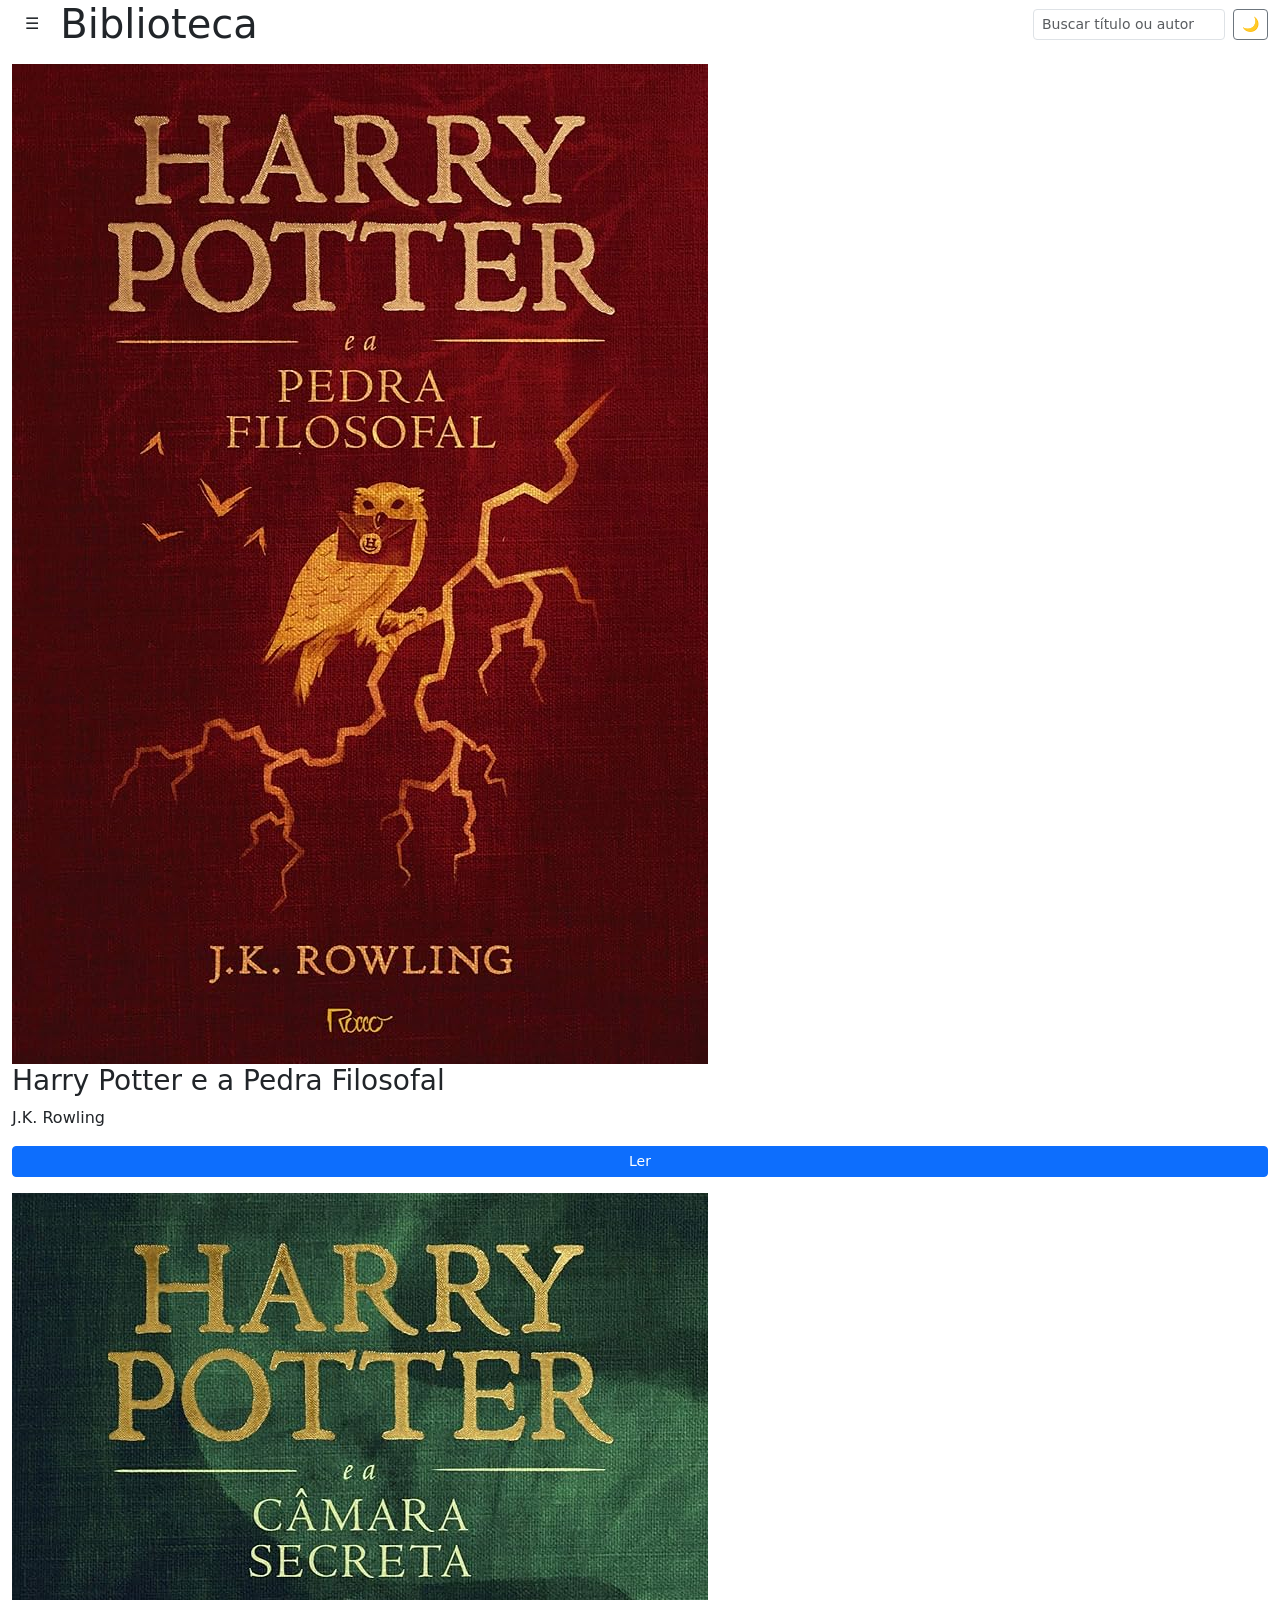
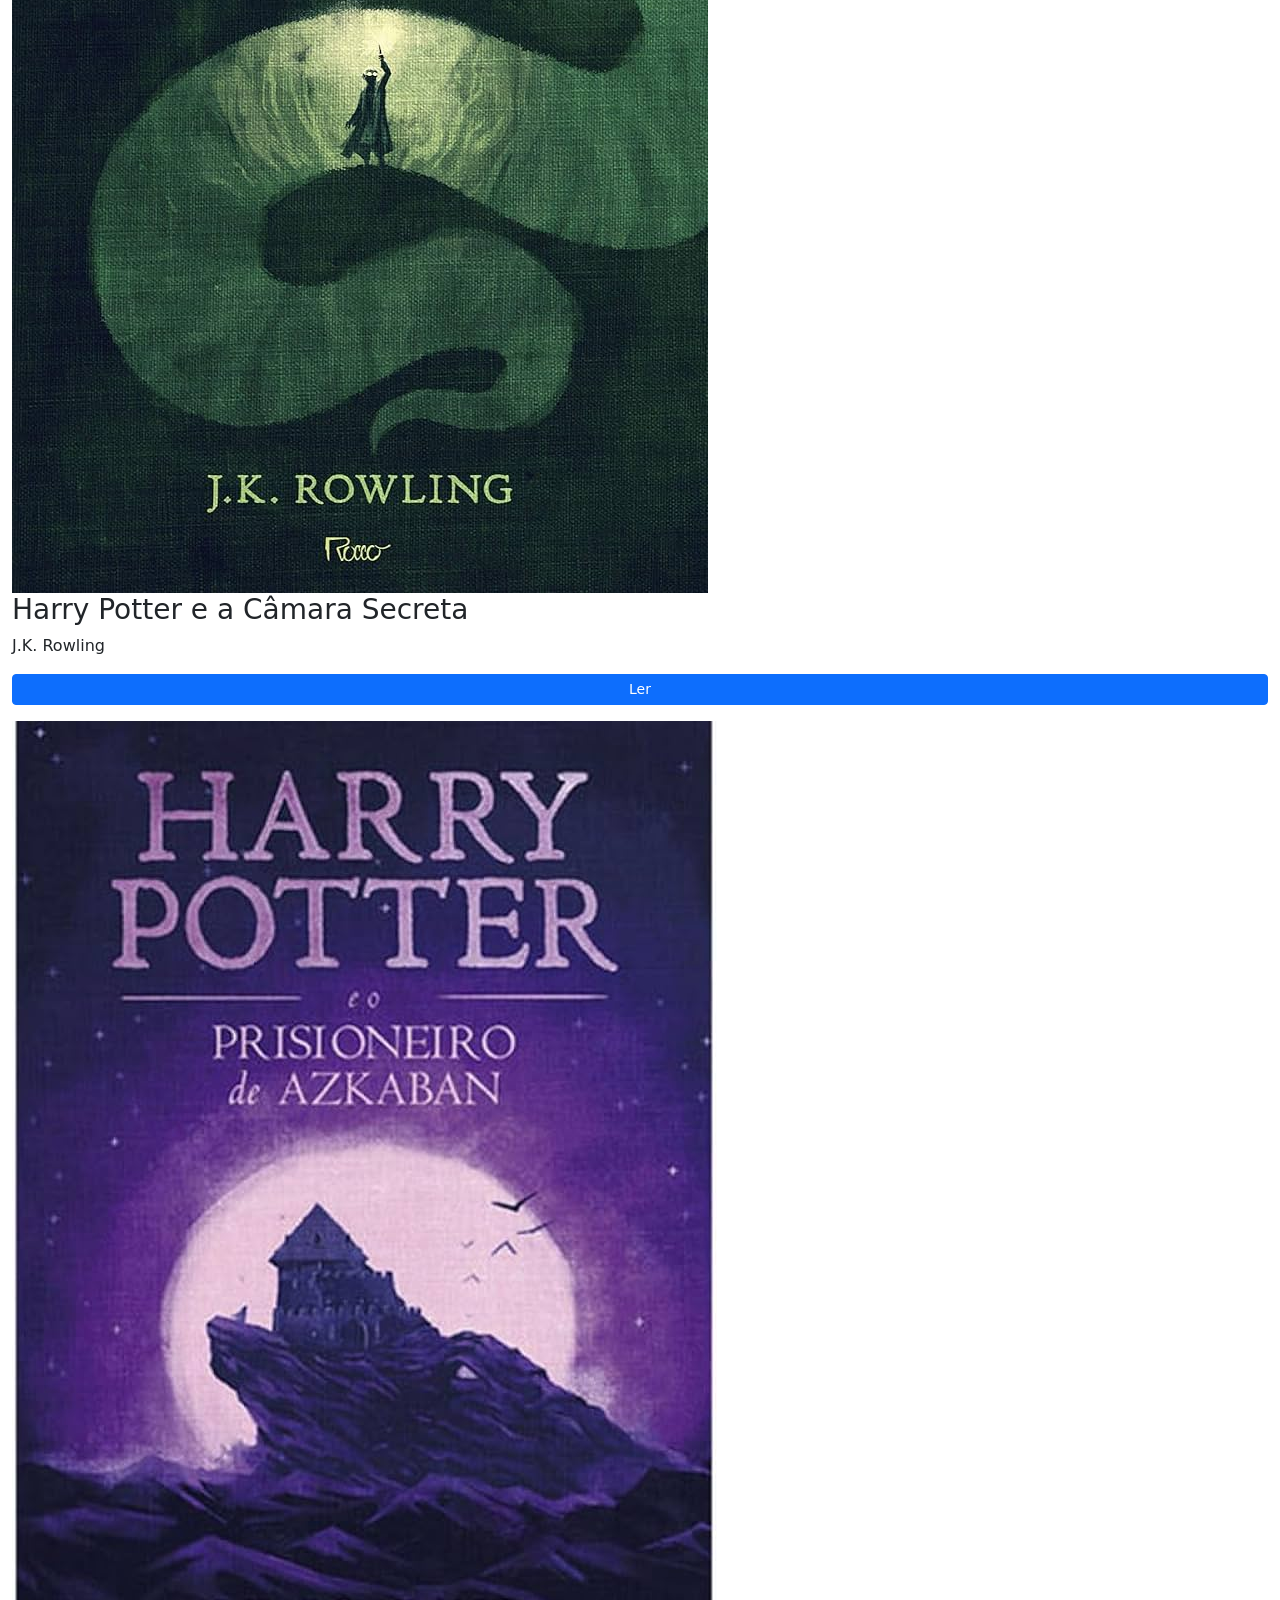
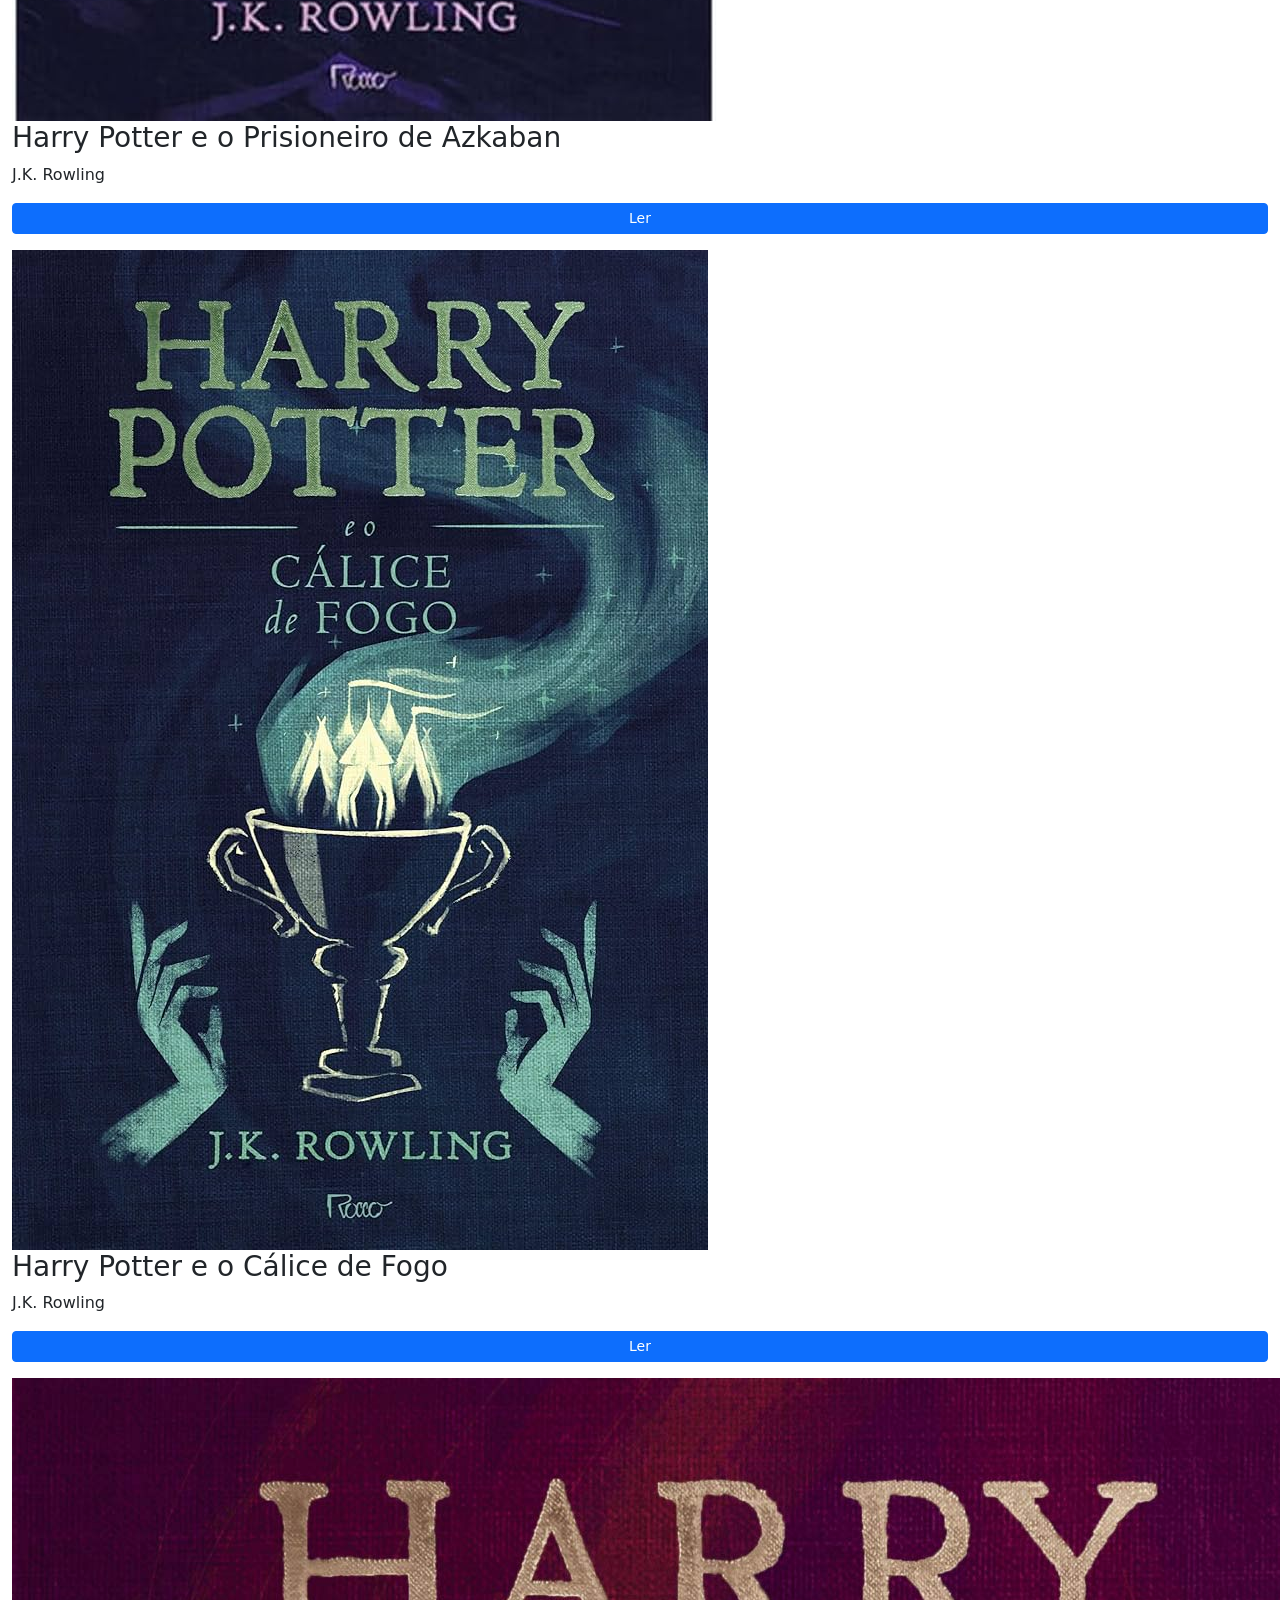
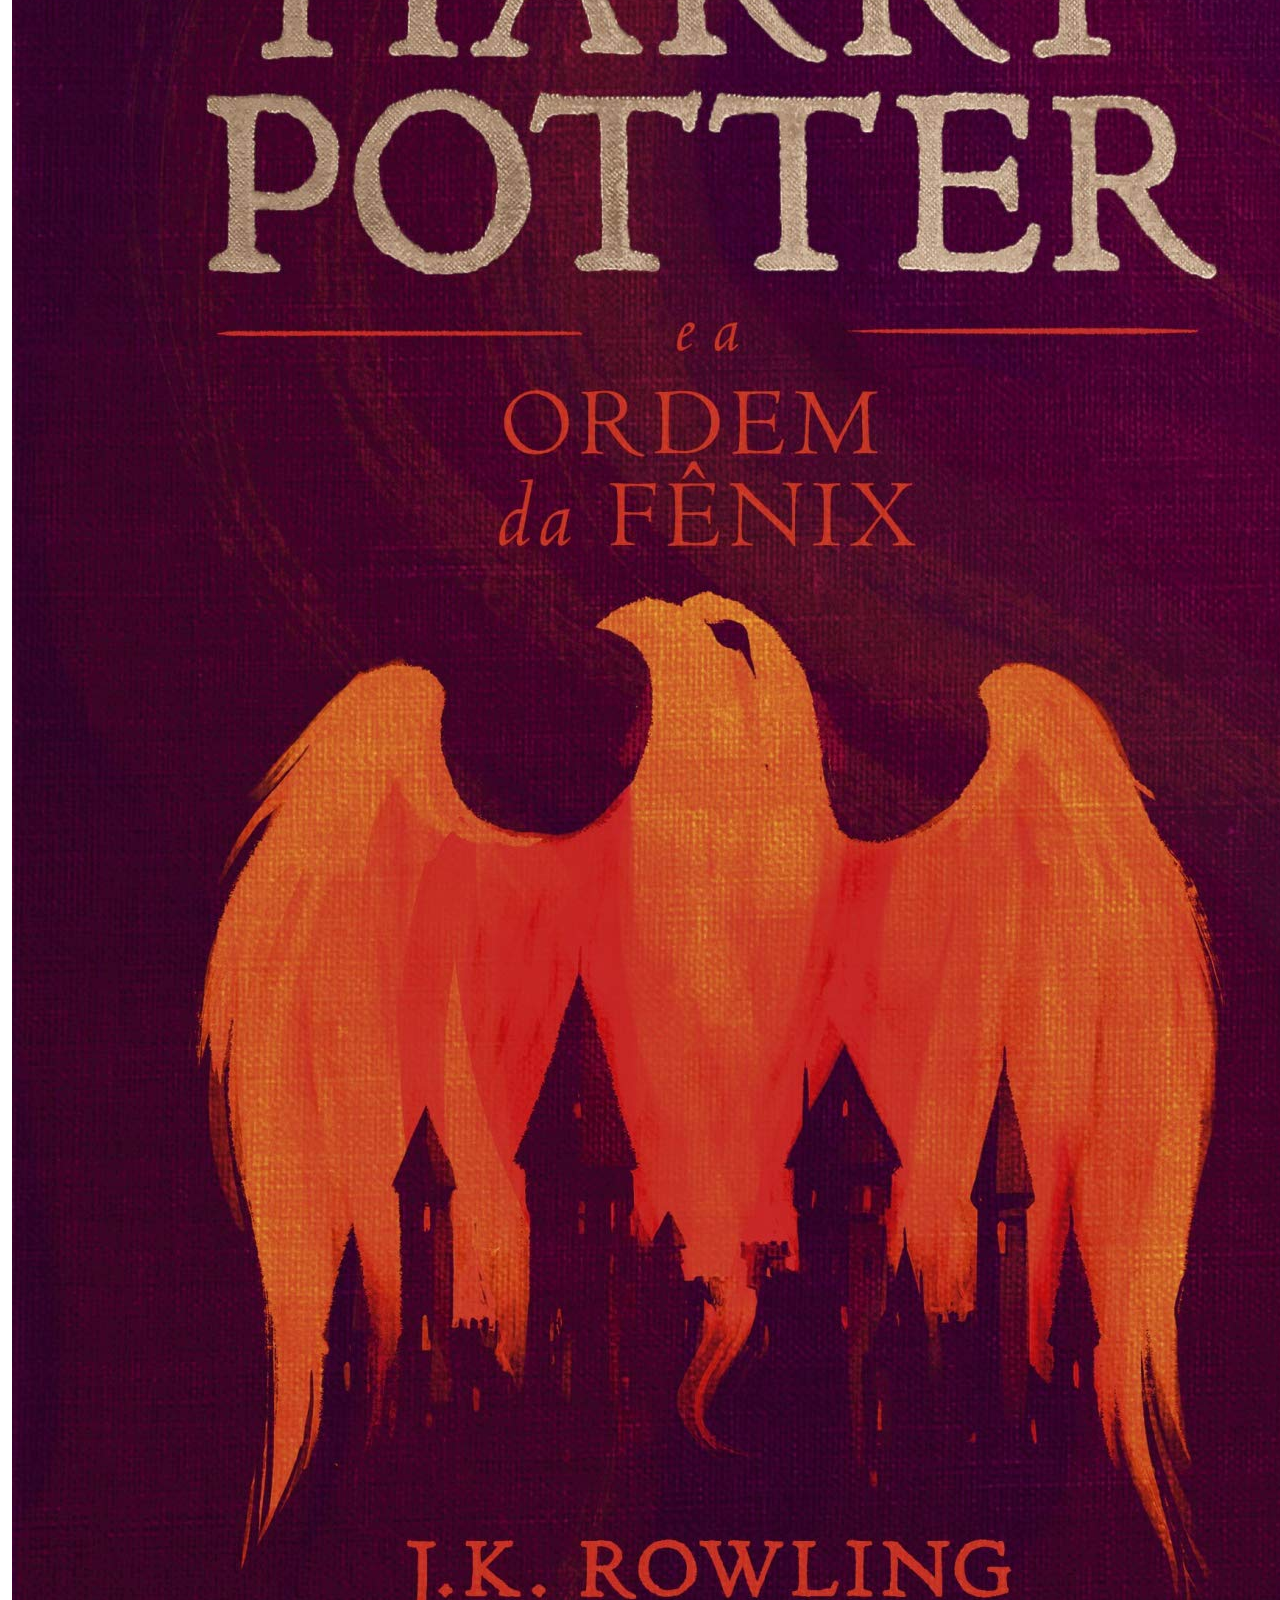
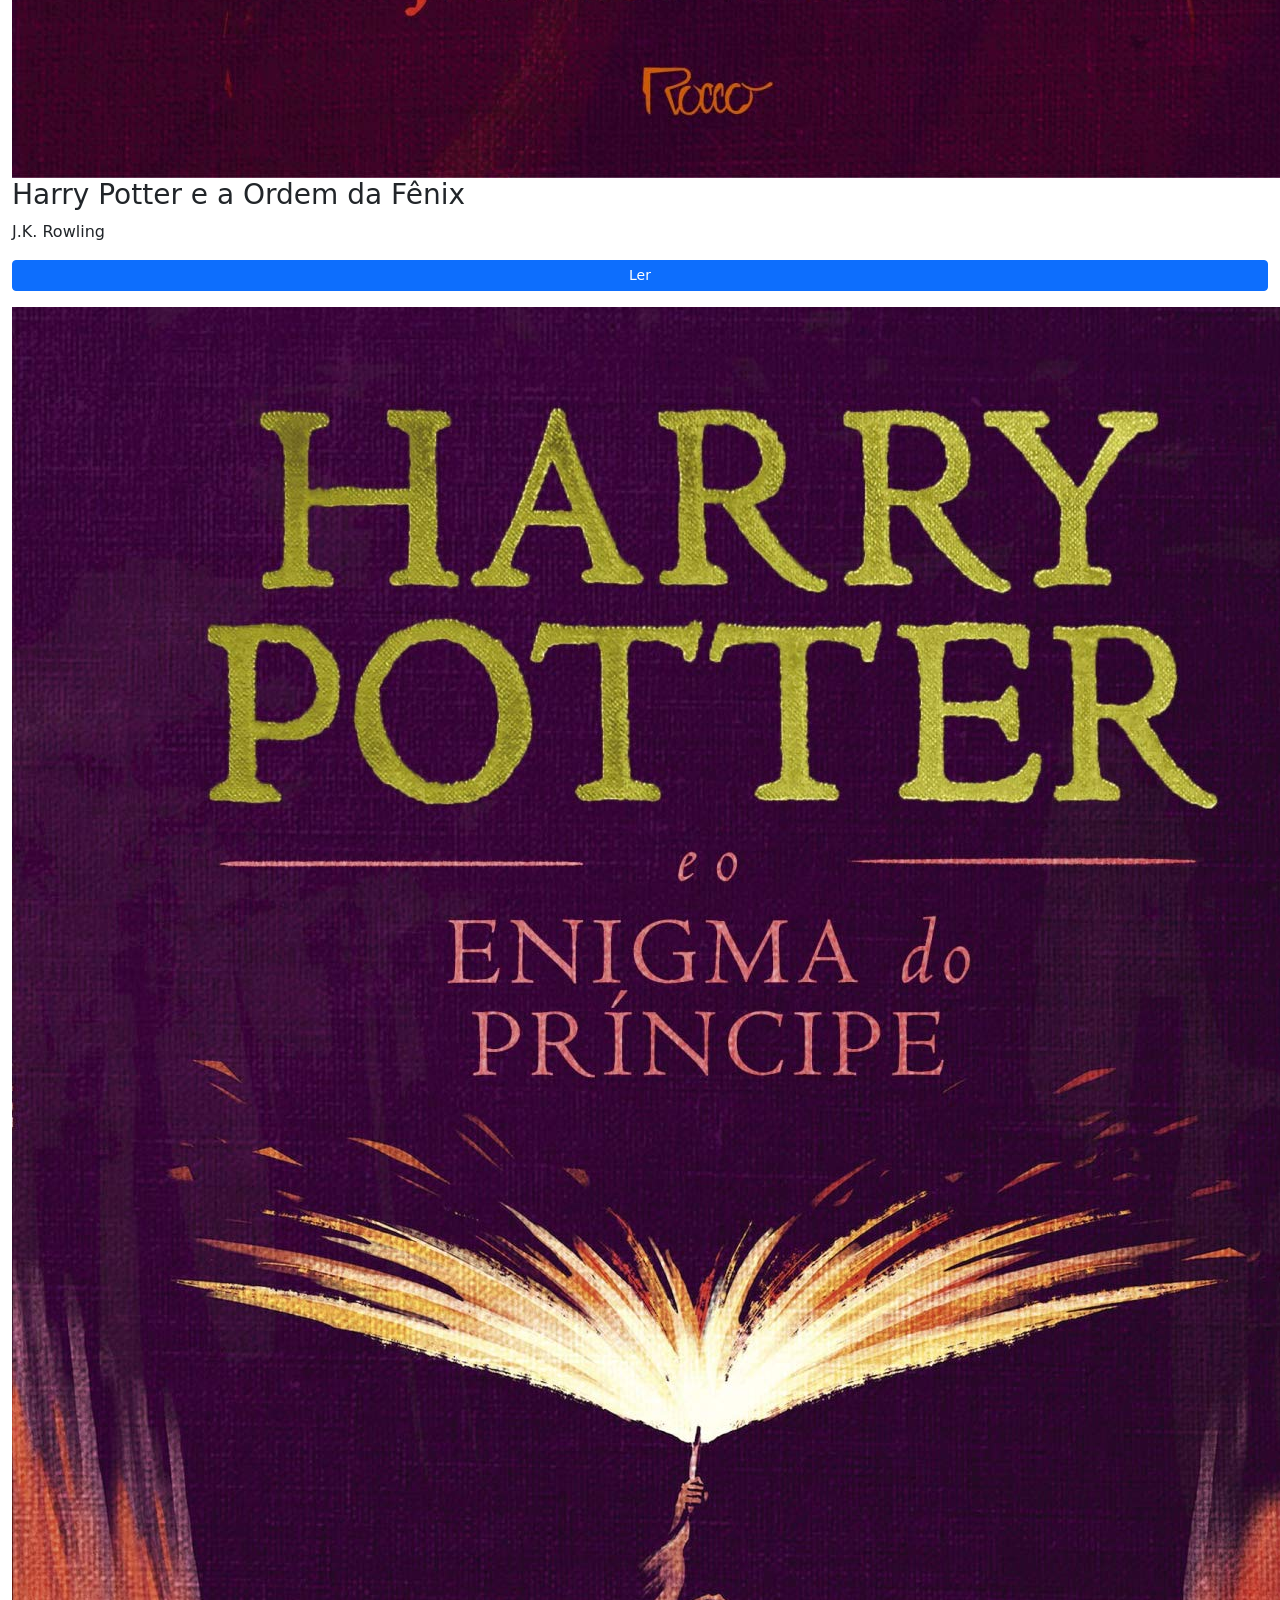
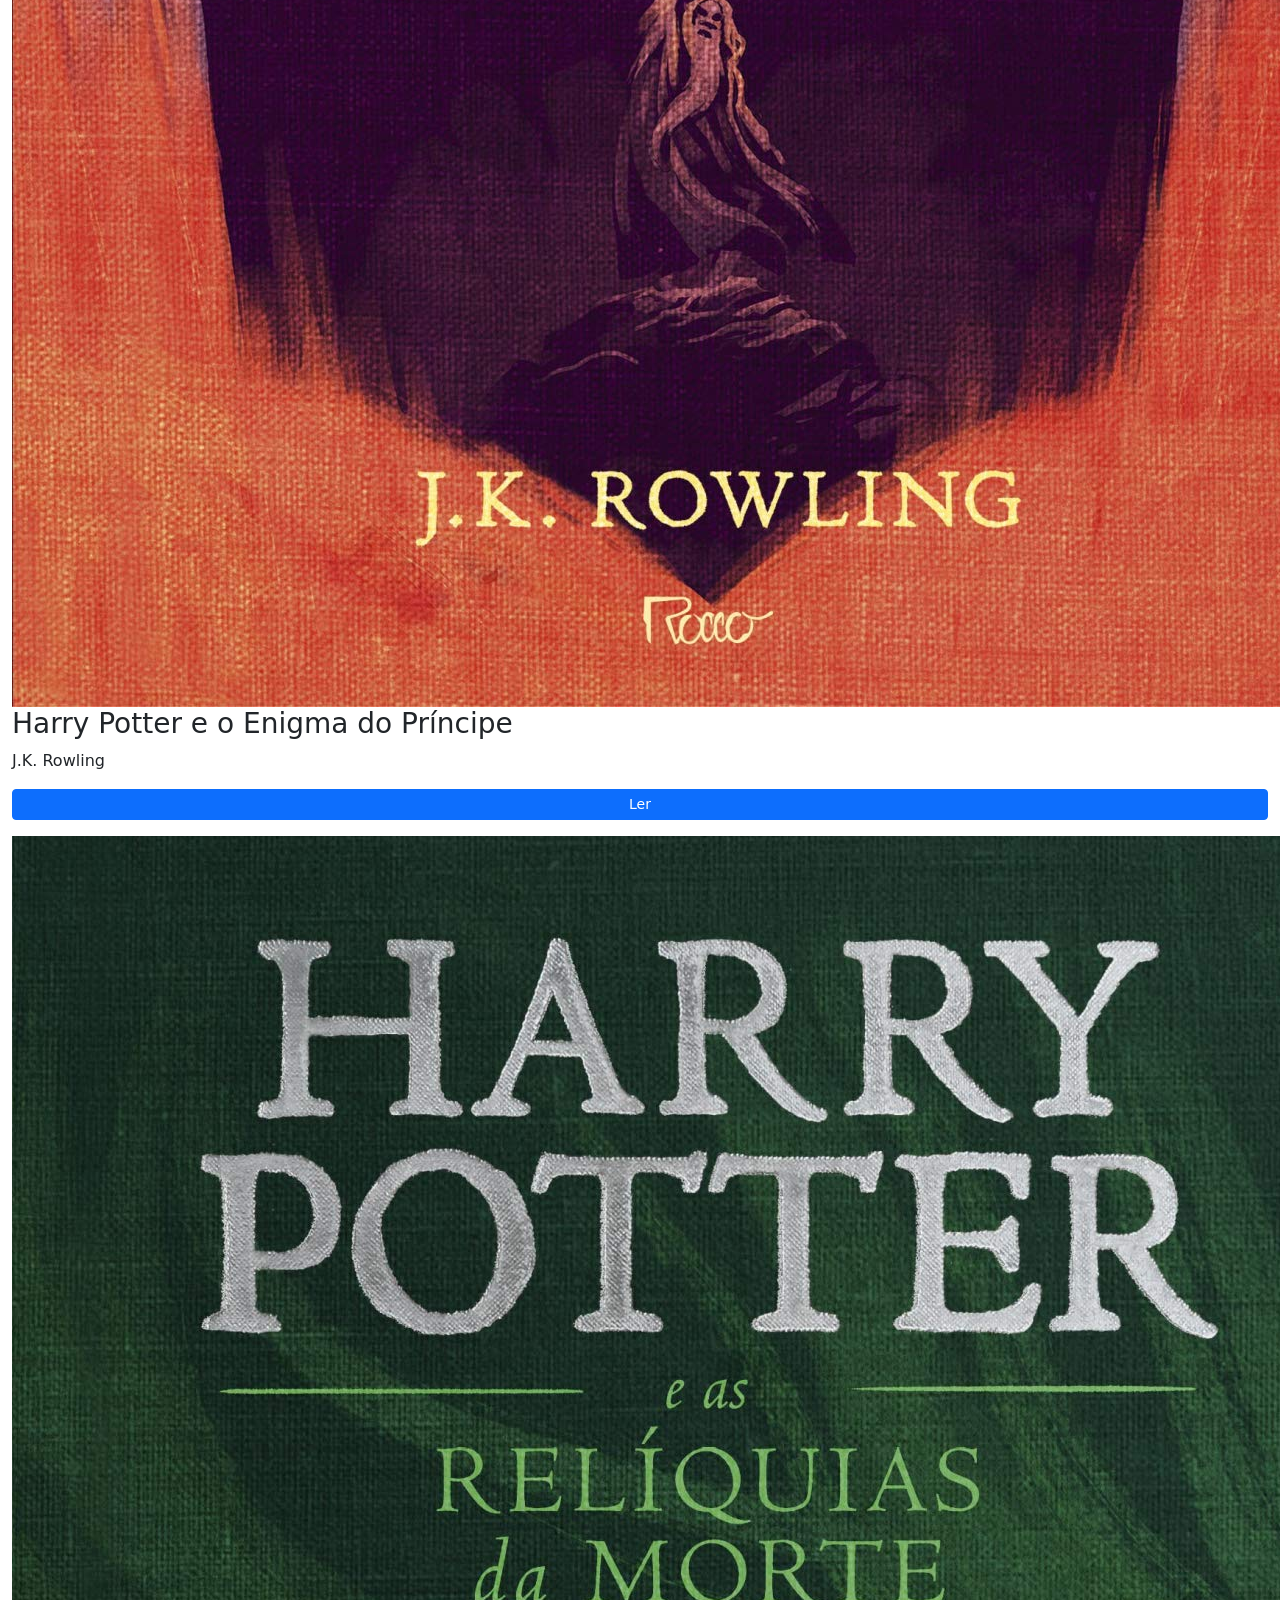
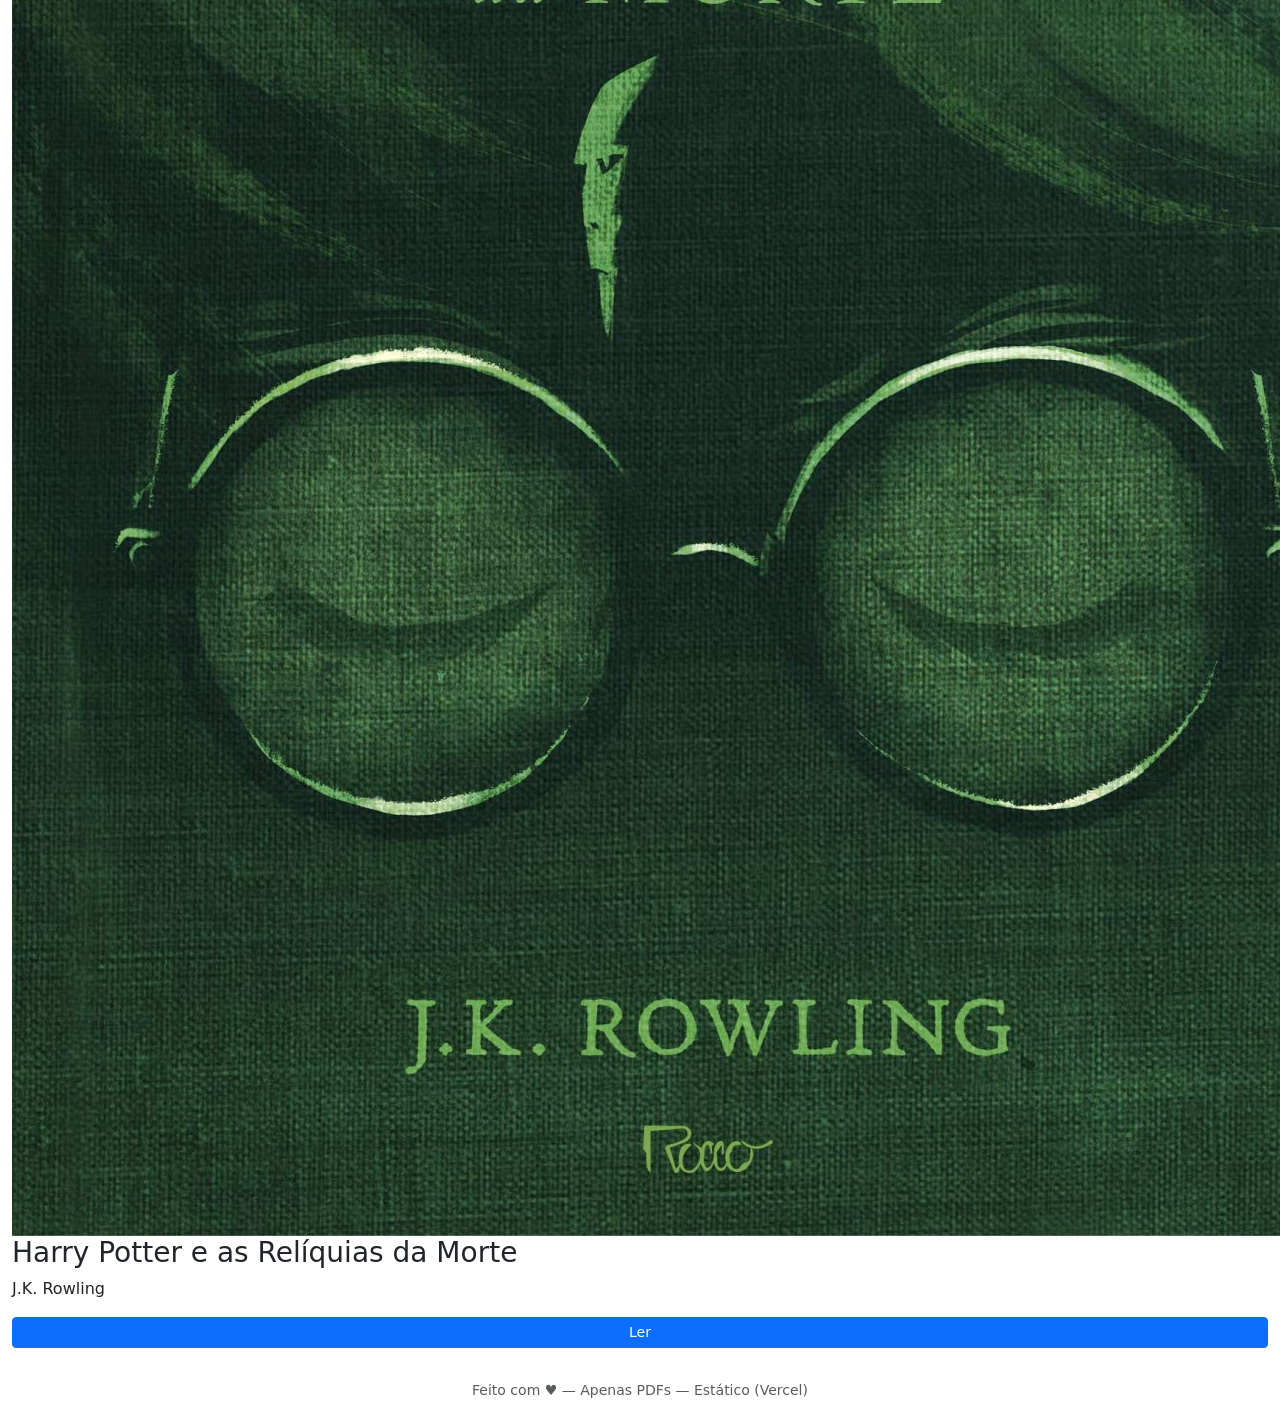
==== index.html @ c773cdc9 "Melhorias visuais" ====
<!doctype html>
<html lang="pt-BR">
<head>
  <meta charset="utf-8" />
  <meta name="viewport" content="width=device-width, initial-scale=1, viewport-fit=cover" />
  <title>Biblioteca — PDFs</title>

  <!-- Fonte minimalista -->
  <link href="https://fonts.googleapis.com/css2?family=Inter:wght@300;400;600&display=swap" rel="stylesheet">

  <!-- Bootstrap (utilities only) -->
  <link href="https://cdn.jsdelivr.net/npm/bootstrap@5.3.2/dist/css/bootstrap.min.css" rel="stylesheet">

  <!-- Estilos principais -->
  <link rel="stylesheet" href="/assets/css/styles.css">
</head>
<body class="index-body">

<header class="topbar">
  <div class="container-fluid d-flex align-items-center gap-2">
    <div class="d-flex align-items-center gap-2">
      <button id="menuBtn" class="btn btn-ghost" aria-label="Menu">☰</button>
      <h1 class="title mb-0">Biblioteca</h1>
    </div>

    <div class="ms-auto d-flex align-items-center gap-2">
      <input id="searchInput" class="form-control form-control-sm search" type="search" placeholder="Buscar título ou autor" aria-label="Buscar livros">
      <button id="toggleDarkIndex" class="btn btn-outline-secondary btn-sm" aria-pressed="false" aria-label="Alternar modo escuro">🌙</button>
    </div>
  </div>
</header>

<main class="container-fluid py-3">
  <section id="booksGrid" class="row g-3" aria-live="polite"></section>

  <div id="noResults" class="text-center text-muted mt-4 d-none">Nenhum livro encontrado.</div>
</main>

<footer class="footer text-center py-3 small text-muted">
  Feito com ♥ — Apenas PDFs — Estático (Vercel)
</footer>

<script src="/assets/js/app.js"></script>
</body>
</html>
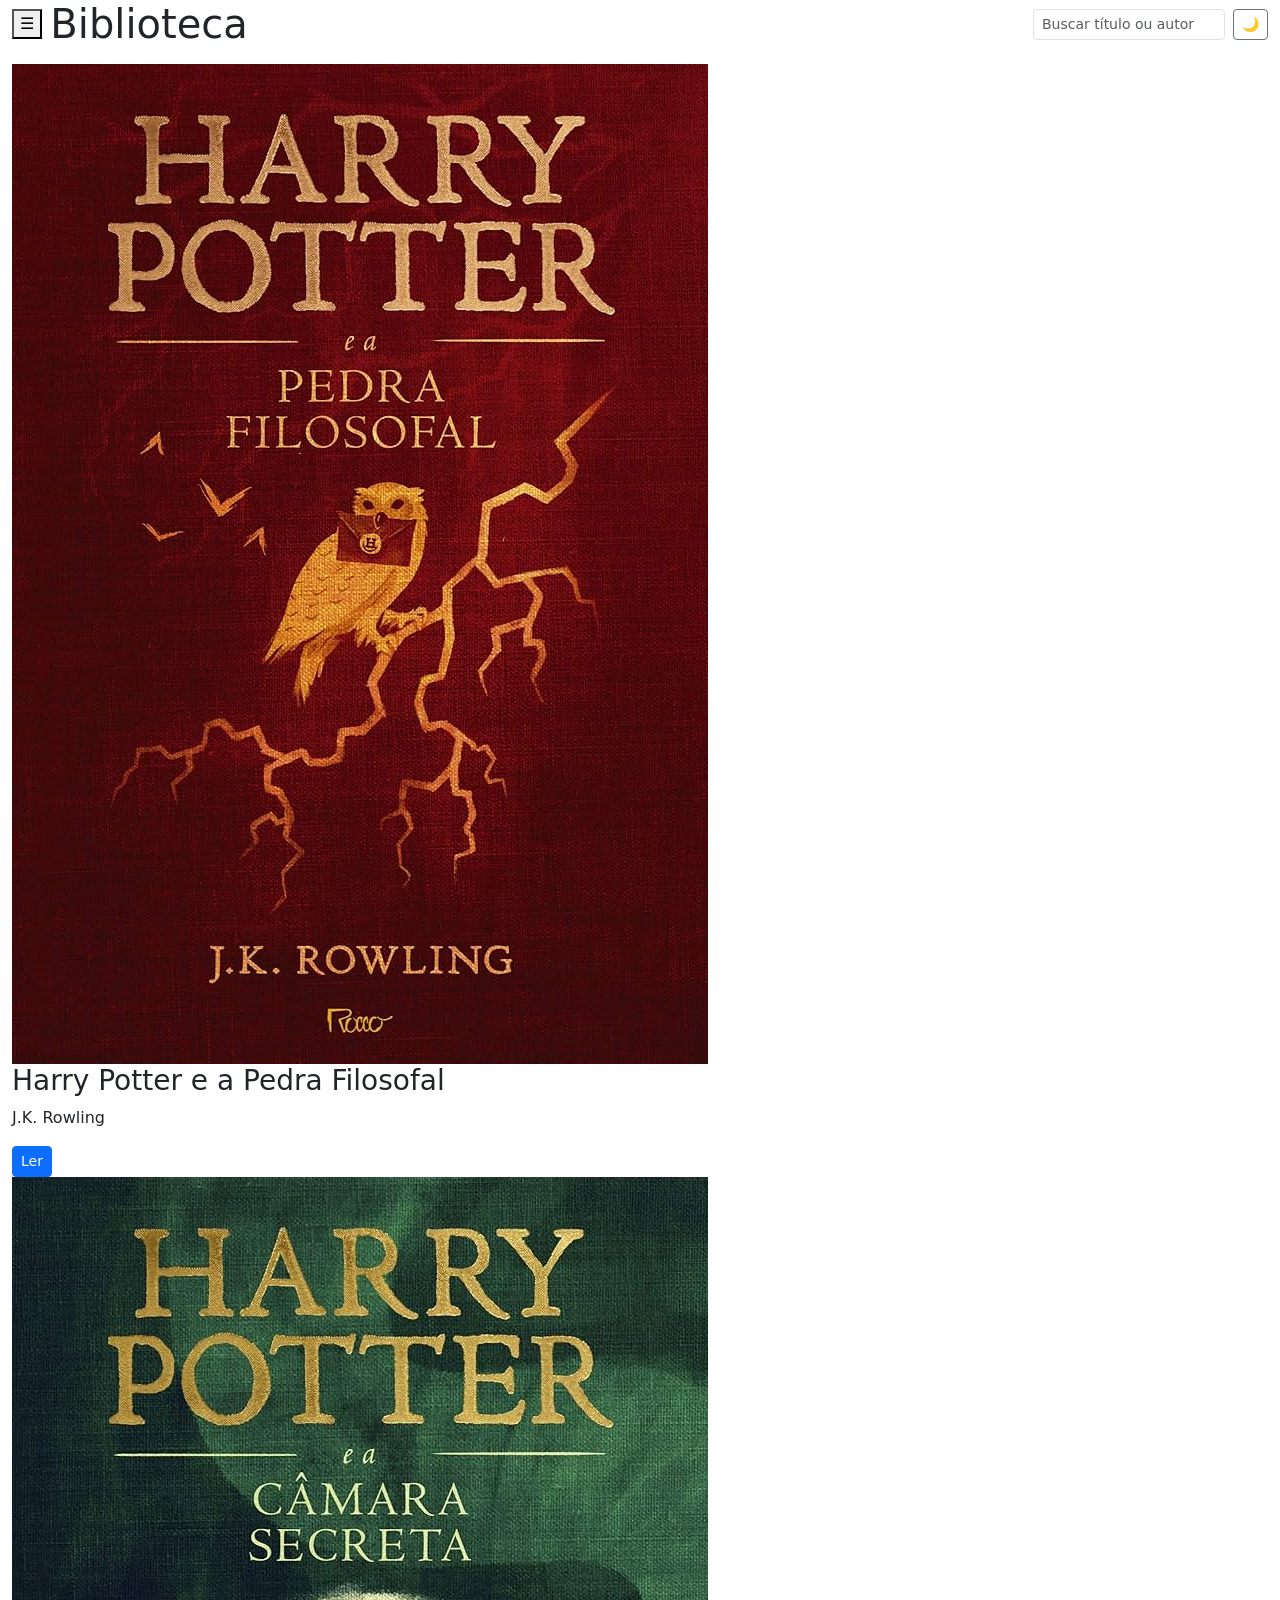
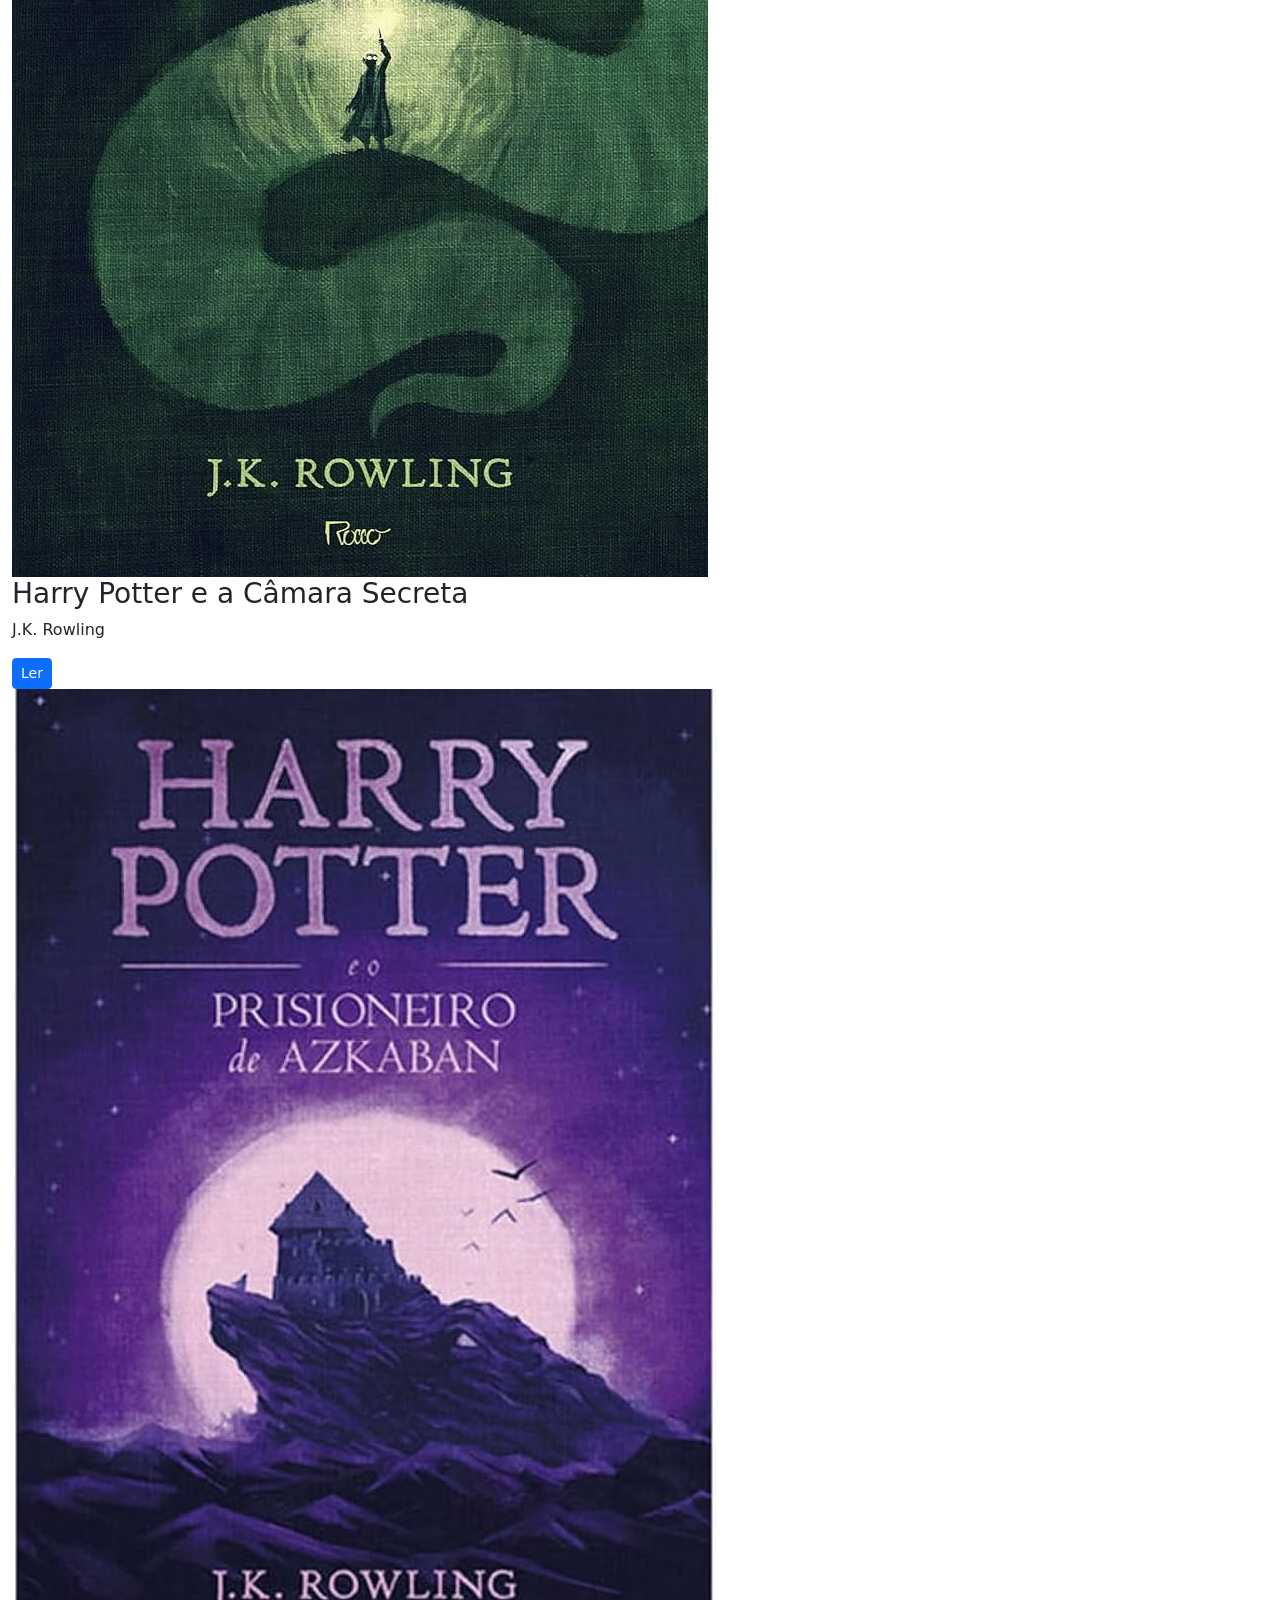
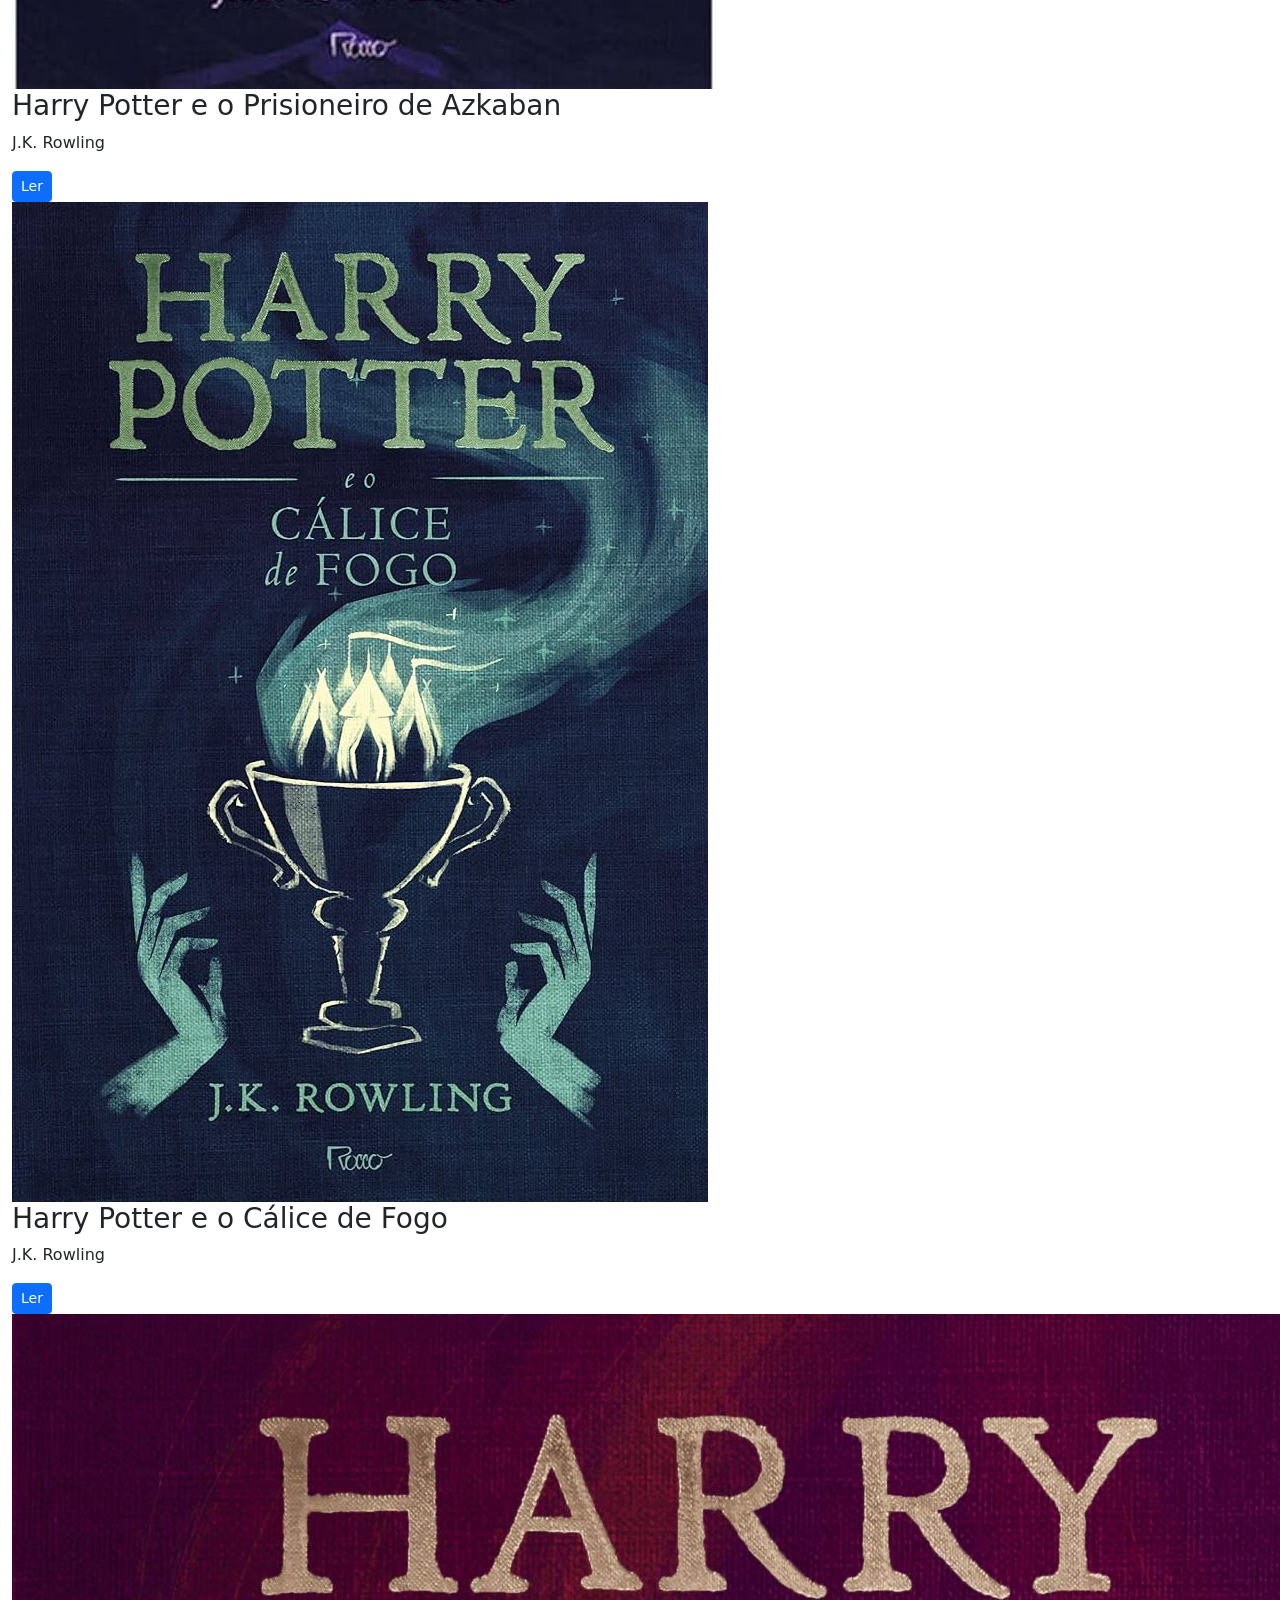
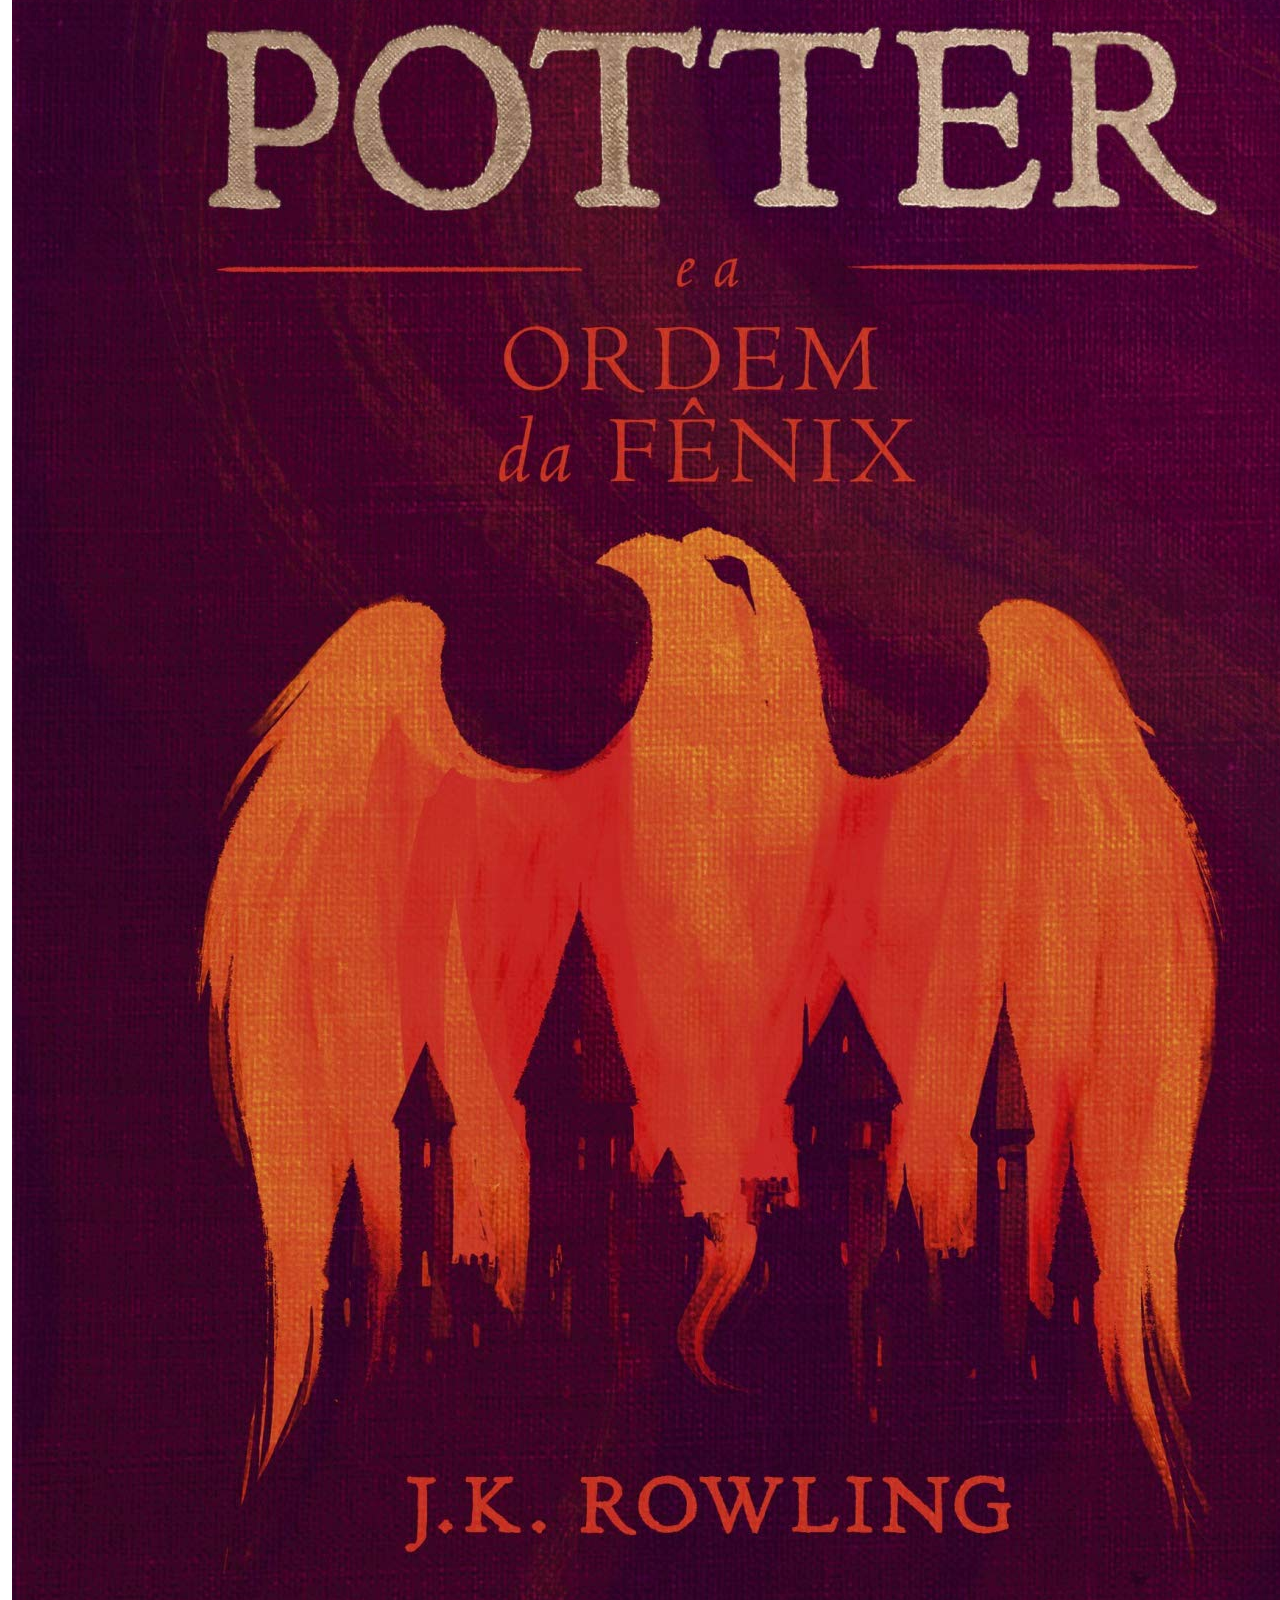
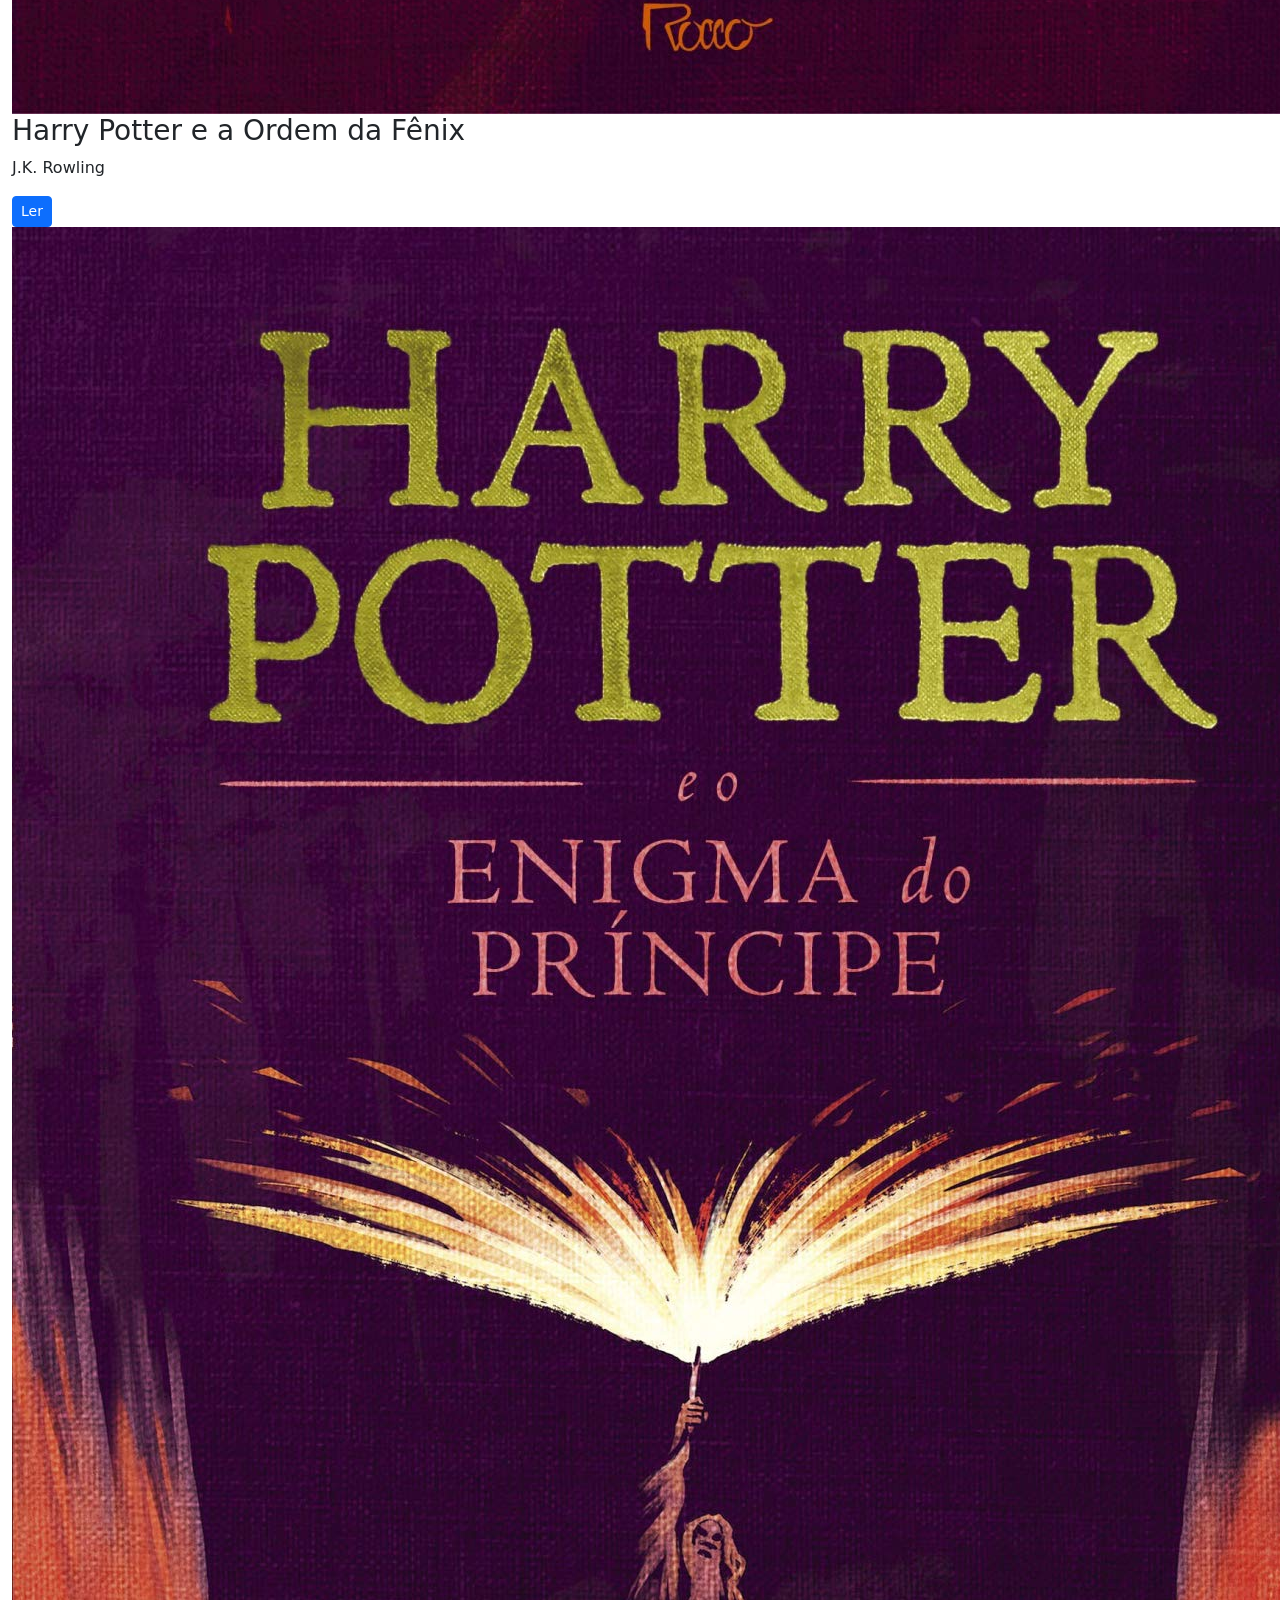
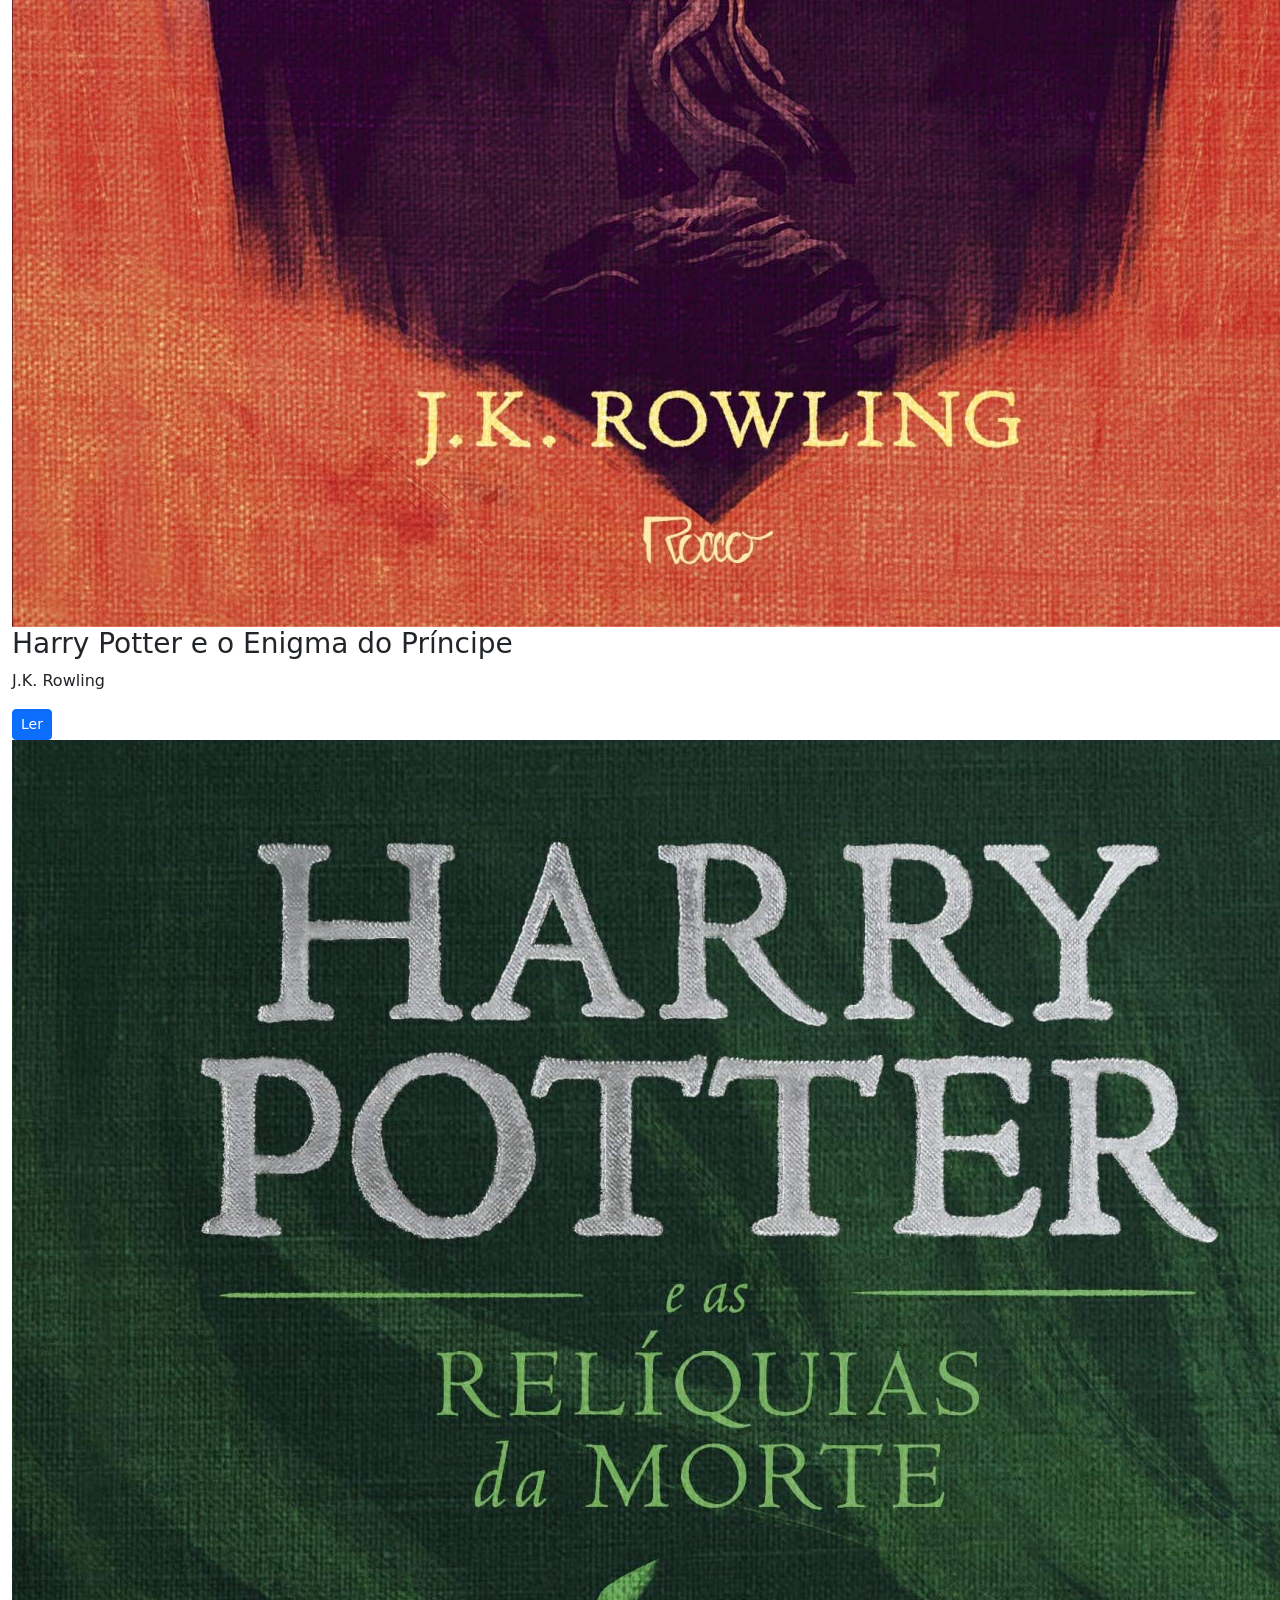
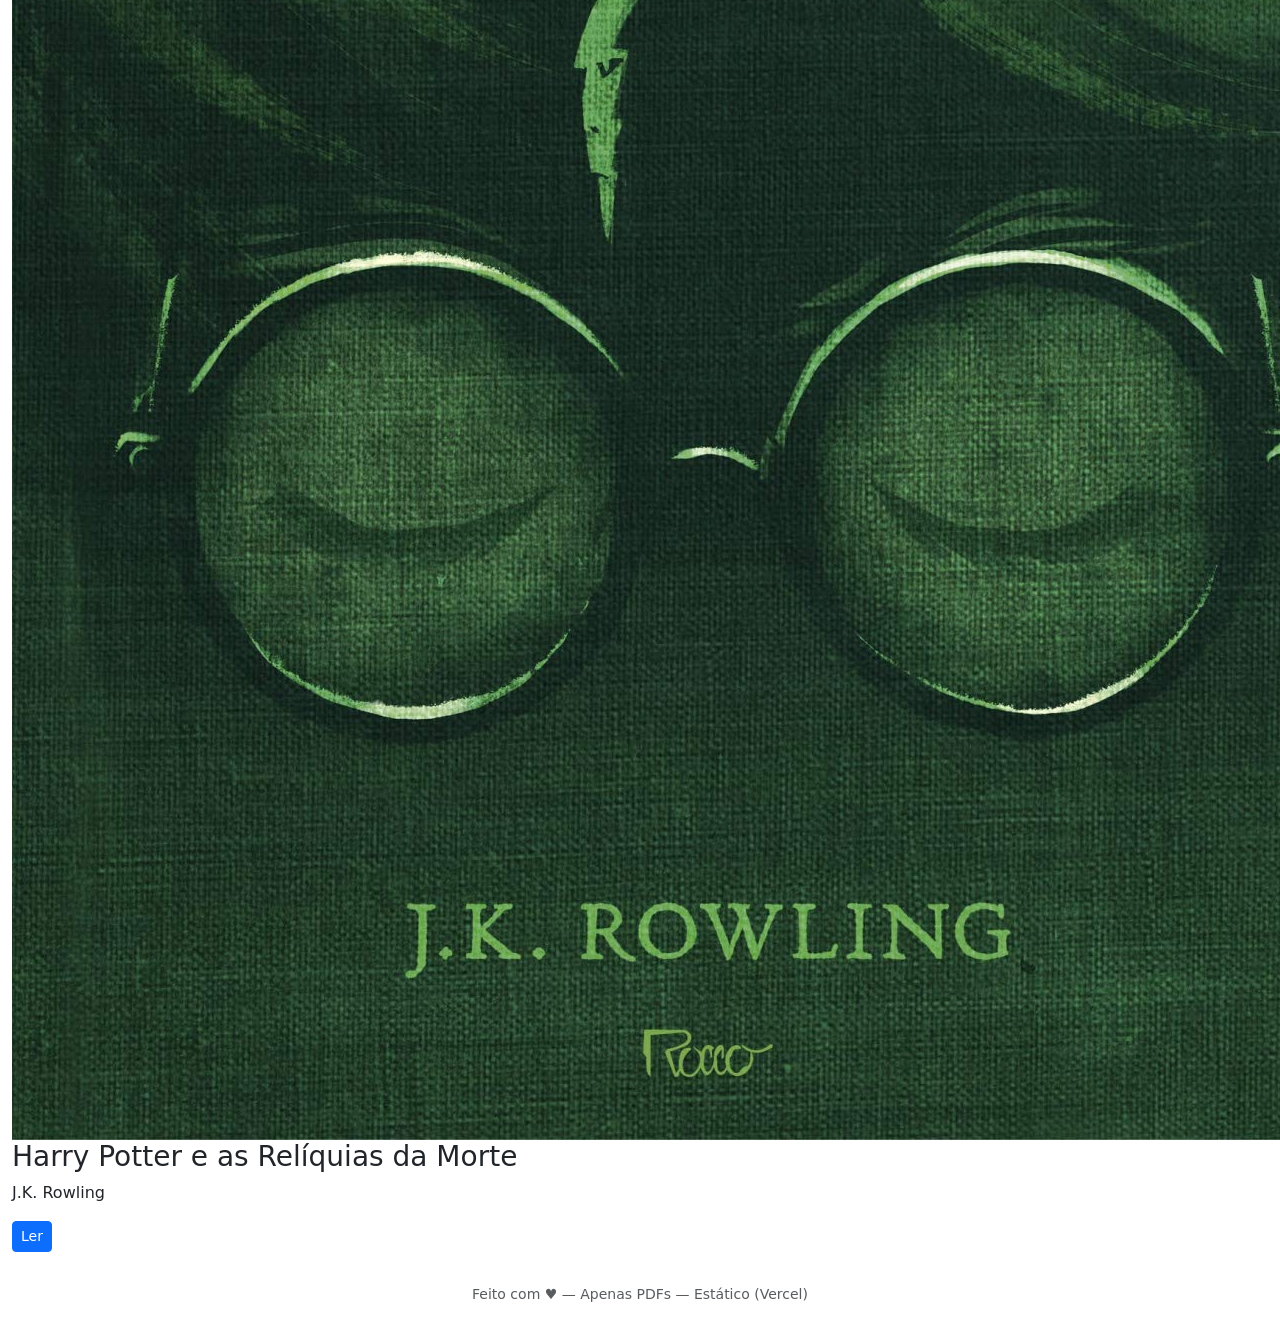
==== commit fbdb8cb2: "IA" ====
--- a/index.html
+++ b/index.html
@@ -2,16 +2,15 @@
 <html lang="pt-BR">
 <head>
   <meta charset="utf-8" />
-  <meta name="viewport" content="width=device-width, initial-scale=1, viewport-fit=cover" />
+  <meta name="viewport" content="width=device-width,initial-scale=1,viewport-fit=cover" />
   <title>Biblioteca — PDFs</title>
 
-  <!-- Fonte minimalista -->
+  <!-- Fonte moderna -->
   <link href="https://fonts.googleapis.com/css2?family=Inter:wght@300;400;600&display=swap" rel="stylesheet">
 
-  <!-- Bootstrap (utilities only) -->
+  <!-- Bootstrap utilities (opcional) -->
   <link href="https://cdn.jsdelivr.net/npm/bootstrap@5.3.2/dist/css/bootstrap.min.css" rel="stylesheet">
 
-  <!-- Estilos principais -->
   <link rel="stylesheet" href="/assets/css/styles.css">
 </head>
 <body class="index-body">
@@ -19,7 +18,7 @@
 <header class="topbar">
   <div class="container-fluid d-flex align-items-center gap-2">
     <div class="d-flex align-items-center gap-2">
-      <button id="menuBtn" class="btn btn-ghost" aria-label="Menu">☰</button>
+      <button id="menuBtn" class="btn-ghost" aria-label="Menu">☰</button>
       <h1 class="title mb-0">Biblioteca</h1>
     </div>
 
@@ -31,8 +30,7 @@
 </header>
 
 <main class="container-fluid py-3">
-  <section id="booksGrid" class="row g-3" aria-live="polite"></section>
-
+  <section id="booksGrid" class="d-flex flex-wrap" aria-live="polite"></section>
   <div id="noResults" class="text-center text-muted mt-4 d-none">Nenhum livro encontrado.</div>
 </main>
 
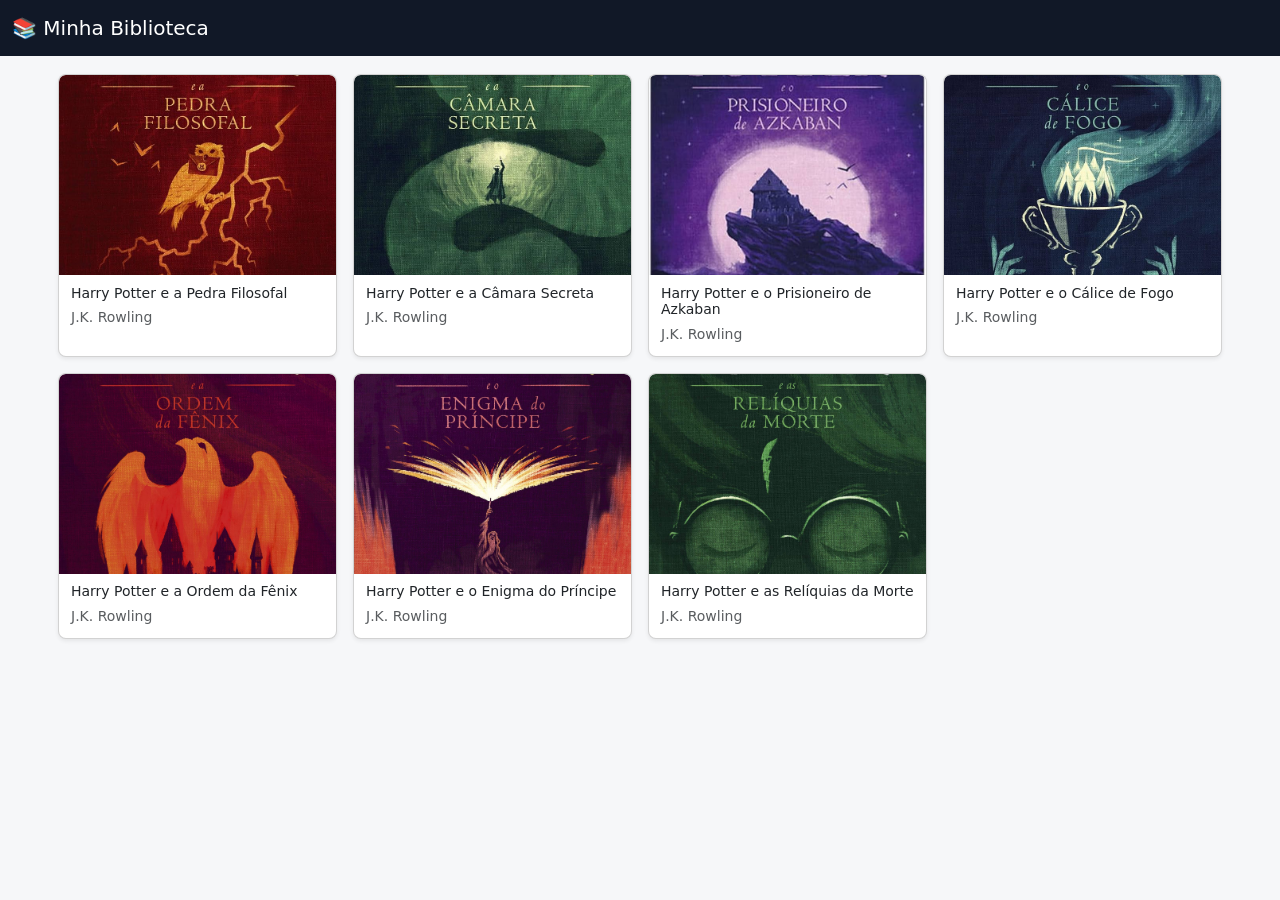
==== commit f7278d10: "Primeiro commit" ====
--- a/index.html
+++ b/index.html
@@ -2,42 +2,56 @@
 <html lang="pt-BR">
 <head>
   <meta charset="utf-8" />
-  <meta name="viewport" content="width=device-width,initial-scale=1,viewport-fit=cover" />
-  <title>Biblioteca — PDFs</title>
+  <meta name="viewport" content="width=device-width, initial-scale=1" />
+  <title>Minha Biblioteca — PDFs</title>
 
-  <!-- Fonte moderna -->
-  <link href="https://fonts.googleapis.com/css2?family=Inter:wght@300;400;600&display=swap" rel="stylesheet">
+  <!-- Bootstrap (apenas para modal) -->
+  <link href="https://cdn.jsdelivr.net/npm/bootstrap@5.3.2/dist/css/bootstrap.min.css" rel="stylesheet">
+  <link href="https://cdn.jsdelivr.net/npm/bootstrap-icons@1.11.5/font/bootstrap-icons.css" rel="stylesheet">
 
-  <!-- Bootstrap utilities (opcional) -->
-  <link href="https://cdn.jsdelivr.net/npm/bootstrap@5.3.2/dist/css/bootstrap.min.css" rel="stylesheet">
+  <style>
+    body { font-family: Inter, system-ui, -apple-system, "Segoe UI", Roboto, Arial; background:#f6f7f9; margin:0; }
+    .navbar { background:#111827; color:#fff; }
+    .navbar .navbar-brand { color:#fff; }
+    .book-cover { height:200px; object-fit:cover; border-radius:6px 6px 0 0; }
+    .card { cursor:pointer; border-radius:8px; overflow:hidden; }
+    .card .card-body { padding:.6rem .75rem; }
+    .grid-wrap { padding:18px; max-width:1200px; margin:0 auto; }
+    .empty { text-align:center; color:#6b7280; padding:48px 0; }
+  </style>
+</head>
+<body>
+  <nav class="navbar navbar-dark">
+    <div class="container-fluid">
+      <a class="navbar-brand" href="#">📚 Minha Biblioteca</a>
+    </div>
+  </nav>
 
-  <link rel="stylesheet" href="/assets/css/styles.css">
-</head>
-<body class="index-body">
+  <main class="grid-wrap">
+    <div id="booksGrid" class="row g-3"></div>
+    <div id="emptyNotice" class="empty d-none">Nenhum livro encontrado. Verifique <code>books.json</code> e os caminhos.</div>
+  </main>
 
-<header class="topbar">
-  <div class="container-fluid d-flex align-items-center gap-2">
-    <div class="d-flex align-items-center gap-2">
-      <button id="menuBtn" class="btn-ghost" aria-label="Menu">☰</button>
-      <h1 class="title mb-0">Biblioteca</h1>
-    </div>
-
-    <div class="ms-auto d-flex align-items-center gap-2">
-      <input id="searchInput" class="form-control form-control-sm search" type="search" placeholder="Buscar título ou autor" aria-label="Buscar livros">
-      <button id="toggleDarkIndex" class="btn btn-outline-secondary btn-sm" aria-pressed="false" aria-label="Alternar modo escuro">🌙</button>
+  <!-- Reader Modal (fullscreen modal com iframe) -->
+  <div class="modal fade" id="readerModal" tabindex="-1" aria-hidden="true">
+    <div class="modal-dialog modal-fullscreen">
+      <div class="modal-content bg-dark">
+        <div class="modal-header border-0">
+          <h5 class="modal-title text-light" id="readerTitle">Leitor</h5>
+          <div class="d-flex gap-2">
+            <button id="readerClearBtn" class="btn btn-sm btn-outline-light" title="Limpar progresso do livro">Limpar progresso</button>
+            <button type="button" class="btn-close btn-close-white" data-bs-dismiss="modal" aria-label="Fechar"></button>
+          </div>
+        </div>
+        <div class="modal-body p-0" style="height:calc(100vh - 56px);">
+          <iframe id="readerIframe" class="w-100 h-100" style="border:0;" allowfullscreen></iframe>
+        </div>
+      </div>
     </div>
   </div>
-</header>
 
-<main class="container-fluid py-3">
-  <section id="booksGrid" class="d-flex flex-wrap" aria-live="polite"></section>
-  <div id="noResults" class="text-center text-muted mt-4 d-none">Nenhum livro encontrado.</div>
-</main>
-
-<footer class="footer text-center py-3 small text-muted">
-  Feito com ♥ — Apenas PDFs — Estático (Vercel)
-</footer>
-
-<script src="/assets/js/app.js"></script>
+  <!-- Bootstrap JS (modal) -->
+  <script src="https://cdn.jsdelivr.net/npm/bootstrap@5.3.2/dist/js/bootstrap.bundle.min.js"></script>
+  <script src="script.js"></script>
 </body>
 </html>
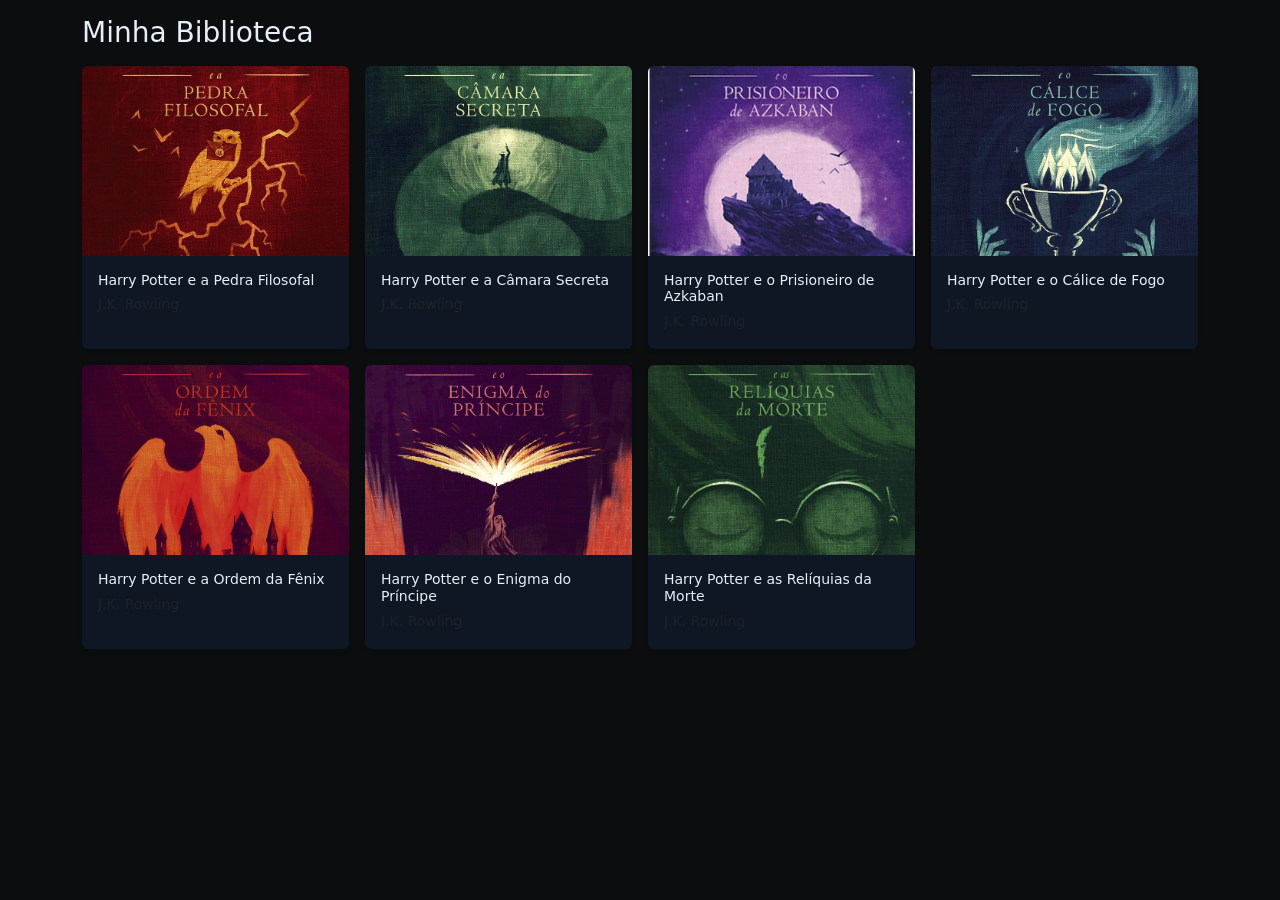
==== commit e8a8934f: "Alteracoes" ====
--- a/index.html
+++ b/index.html
@@ -2,56 +2,171 @@
 <html lang="pt-BR">
 <head>
   <meta charset="utf-8" />
-  <meta name="viewport" content="width=device-width, initial-scale=1" />
-  <title>Minha Biblioteca — PDFs</title>
+  <meta name="viewport" content="width=device-width,initial-scale=1" />
+  <title>Biblioteca — PDF</title>
 
-  <!-- Bootstrap (apenas para modal) -->
+  <!-- Bootstrap CSS -->
   <link href="https://cdn.jsdelivr.net/npm/bootstrap@5.3.2/dist/css/bootstrap.min.css" rel="stylesheet">
-  <link href="https://cdn.jsdelivr.net/npm/bootstrap-icons@1.11.5/font/bootstrap-icons.css" rel="stylesheet">
 
   <style>
-    body { font-family: Inter, system-ui, -apple-system, "Segoe UI", Roboto, Arial; background:#f6f7f9; margin:0; }
-    .navbar { background:#111827; color:#fff; }
-    .navbar .navbar-brand { color:#fff; }
-    .book-cover { height:200px; object-fit:cover; border-radius:6px 6px 0 0; }
-    .card { cursor:pointer; border-radius:8px; overflow:hidden; }
-    .card .card-body { padding:.6rem .75rem; }
-    .grid-wrap { padding:18px; max-width:1200px; margin:0 auto; }
-    .empty { text-align:center; color:#6b7280; padding:48px 0; }
+    body { background:#0b0d0f; color:#e6eef8; font-family:Inter, system-ui, -apple-system, "Segoe UI", Roboto, Arial; }
+    .book-cover { height:190px; object-fit:cover; border-top-left-radius: .375rem; border-top-right-radius: .375rem; }
+    .card { background:#0f1724; border:0; color:inherit; }
+    /* Modal small-screen fullscreen tweak */
+    @media (max-width: 576px) {
+      #readerModal .modal-content { height: 100vh; border-radius: 0; background: #071019; }
+      #readerModal .modal-body { padding:0; }
+      #readerIframe { height: calc(100vh - var(--reader-header-height, 56px)); }
+    }
   </style>
 </head>
-<body>
-  <nav class="navbar navbar-dark">
-    <div class="container-fluid">
-      <a class="navbar-brand" href="#">📚 Minha Biblioteca</a>
-    </div>
-  </nav>
+<body class="p-3">
+  <div class="container">
+    <h3 class="mb-3">Minha Biblioteca</h3>
 
-  <main class="grid-wrap">
-    <div id="booksGrid" class="row g-3"></div>
-    <div id="emptyNotice" class="empty d-none">Nenhum livro encontrado. Verifique <code>books.json</code> e os caminhos.</div>
-  </main>
+    <div id="emptyNotice" class="alert alert-warning d-none">Nenhum livro encontrado.</div>
 
-  <!-- Reader Modal (fullscreen modal com iframe) -->
+    <div class="row g-3" id="booksGrid"></div>
+  </div>
+
+  <!-- Modal: leitor -->
   <div class="modal fade" id="readerModal" tabindex="-1" aria-hidden="true">
-    <div class="modal-dialog modal-fullscreen">
-      <div class="modal-content bg-dark">
-        <div class="modal-header border-0">
-          <h5 class="modal-title text-light" id="readerTitle">Leitor</h5>
-          <div class="d-flex gap-2">
-            <button id="readerClearBtn" class="btn btn-sm btn-outline-light" title="Limpar progresso do livro">Limpar progresso</button>
+    <div class="modal-dialog modal-dialog-centered modal-fullscreen-sm-down">
+      <div class="modal-content bg-dark text-light">
+        <div class="modal-header py-2 px-3" id="readerHeader" style="--reader-header-height:56px;">
+          <div>
+            <h6 class="modal-title mb-0" id="readerTitle">Livro</h6>
+            <small id="readerAuthor" class="text-muted">Autor</small>
+          </div>
+          <div class="d-flex gap-2 align-items-center">
+            <button id="readerClearBtn" class="btn btn-sm btn-outline-light">Limpar progresso</button>
             <button type="button" class="btn-close btn-close-white" data-bs-dismiss="modal" aria-label="Fechar"></button>
           </div>
         </div>
+
         <div class="modal-body p-0" style="height:calc(100vh - 56px);">
-          <iframe id="readerIframe" class="w-100 h-100" style="border:0;" allowfullscreen></iframe>
+          <!-- iframe que carrega viewer.html -->
+          <iframe id="readerIframe" src="" style="width:100%; height:100%; border:0;" title="Leitor de PDF"></iframe>
         </div>
       </div>
     </div>
   </div>
 
-  <!-- Bootstrap JS (modal) -->
+  <!-- Bootstrap JS -->
   <script src="https://cdn.jsdelivr.net/npm/bootstrap@5.3.2/dist/js/bootstrap.bundle.min.js"></script>
-  <script src="script.js"></script>
+
+  <!-- script.js (carrega books.json e controla modal) -->
+  <script>
+    // --- Início script.js ---
+    const grid = document.getElementById('booksGrid');
+    const emptyNotice = document.getElementById('emptyNotice');
+    const readerIframe = document.getElementById('readerIframe');
+    const readerTitle = document.getElementById('readerTitle');
+    const readerAuthor = document.getElementById('readerAuthor');
+    const readerClearBtn = document.getElementById('readerClearBtn');
+    let currentBookFile = null;
+
+    // carrega a lista
+    fetch('books.json', { cache: 'no-store' })
+      .then(res => {
+        if(!res.ok) throw new Error('HTTP ' + res.status);
+        return res.json();
+      })
+      .then(data => {
+        if(!Array.isArray(data) || data.length === 0){
+          emptyNotice.classList.remove('d-none');
+          return;
+        }
+        renderBooks(data);
+      })
+      .catch(err => {
+        console.error('Erro carregando books.json', err);
+        emptyNotice.textContent = 'Erro carregando lista de livros. Verifique books.json (console para detalhes).';
+        emptyNotice.classList.remove('d-none');
+      });
+
+    function renderBooks(books){
+      grid.innerHTML = '';
+      books.forEach(book => {
+        const col = document.createElement('div');
+        col.className = 'col-6 col-md-3';
+
+        const cover = book.cover && book.cover.trim() ? book.cover : '';
+        const coverHtml = cover
+          ? `<img src="${cover}" alt="${escapeHtml(book.title)}" class="book-cover w-100">`
+          : `<div style="height:190px;background:#e6edf6;color:#0b0d0f;display:flex;align-items:center;justify-content:center;font-weight:600">PDF</div>`;
+
+        col.innerHTML = `
+          <div class="card h-100 shadow-sm">
+            ${coverHtml}
+            <div class="card-body">
+              <h6 class="mb-1" style="font-size:14px">${escapeHtml(book.title)}</h6>
+              <small class="text-muted">${escapeHtml(book.author || '')}</small>
+            </div>
+          </div>
+        `;
+
+        col.addEventListener('click', () => openReader(book));
+        grid.appendChild(col);
+      });
+    }
+
+    function openReader(book){
+      currentBookFile = book.file;
+      readerTitle.textContent = book.title || decodeURIComponent(book.file || '');
+      readerAuthor.textContent = book.author || '';
+
+      // passa o file e o title para o viewer via query string (viewer utiliza pdf.js)
+      // adicionamos também um parâmetro minimalUI=1 para habilitar comportamentos mobile-friendly
+      const src = `viewer.html?file=${encodeURIComponent(book.file)}&title=${encodeURIComponent(book.title || '')}&minimalUI=1`;
+      readerIframe.src = src;
+
+      const modalEl = document.getElementById('readerModal');
+      const modal = new bootstrap.Modal(modalEl, { backdrop: 'static', keyboard: true });
+      modal.show();
+
+      // limpar iframe ao fechar para liberar memória
+      modalEl.addEventListener('hidden.bs.modal', function onHidden(){
+        readerIframe.src = '';
+        // garantir que o header volte a aparecer ao fechar
+        document.getElementById('readerHeader').classList.remove('d-none');
+        modalEl.removeEventListener('hidden.bs.modal', onHidden);
+      }, { once:true });
+    }
+
+    // botão para limpar progresso do livro atual
+    readerClearBtn.addEventListener('click', ()=>{
+      if(!currentBookFile) return alert('Nenhum livro aberto.');
+      const key = 'pdf-progress-' + currentBookFile;
+      localStorage.removeItem(key);
+      alert('Progresso limpo para este livro.');
+    });
+
+    // Escuta mensagens vindas do viewer (iframe) para esconder/mostrar o header/modal menu
+    window.addEventListener('message', (ev) => {
+      // opcional: checar origem se necessário
+      if(!ev.data || typeof ev.data !== 'object') return;
+      const data = ev.data;
+      // toggle UI
+      if(data.type === 'toggle_ui'){
+        const header = document.getElementById('readerHeader');
+        if(data.hidden) header.classList.add('d-none');
+        else header.classList.remove('d-none');
+      }
+      // também suportamos mensagens explicitas
+      if(data.type === 'ui_hidden'){
+        document.getElementById('readerHeader').classList.add('d-none');
+      } else if(data.type === 'ui_shown'){
+        document.getElementById('readerHeader').classList.remove('d-none');
+      }
+    });
+
+    // ajuda simples para escapar texto inserido no HTML
+    function escapeHtml(s){
+      if(!s) return '';
+      return String(s).replaceAll('&','&amp;').replaceAll('<','&lt;').replaceAll('>','&gt;').replaceAll('"','&quot;');
+    }
+    // --- Fim script.js ---
+  </script>
 </body>
 </html>
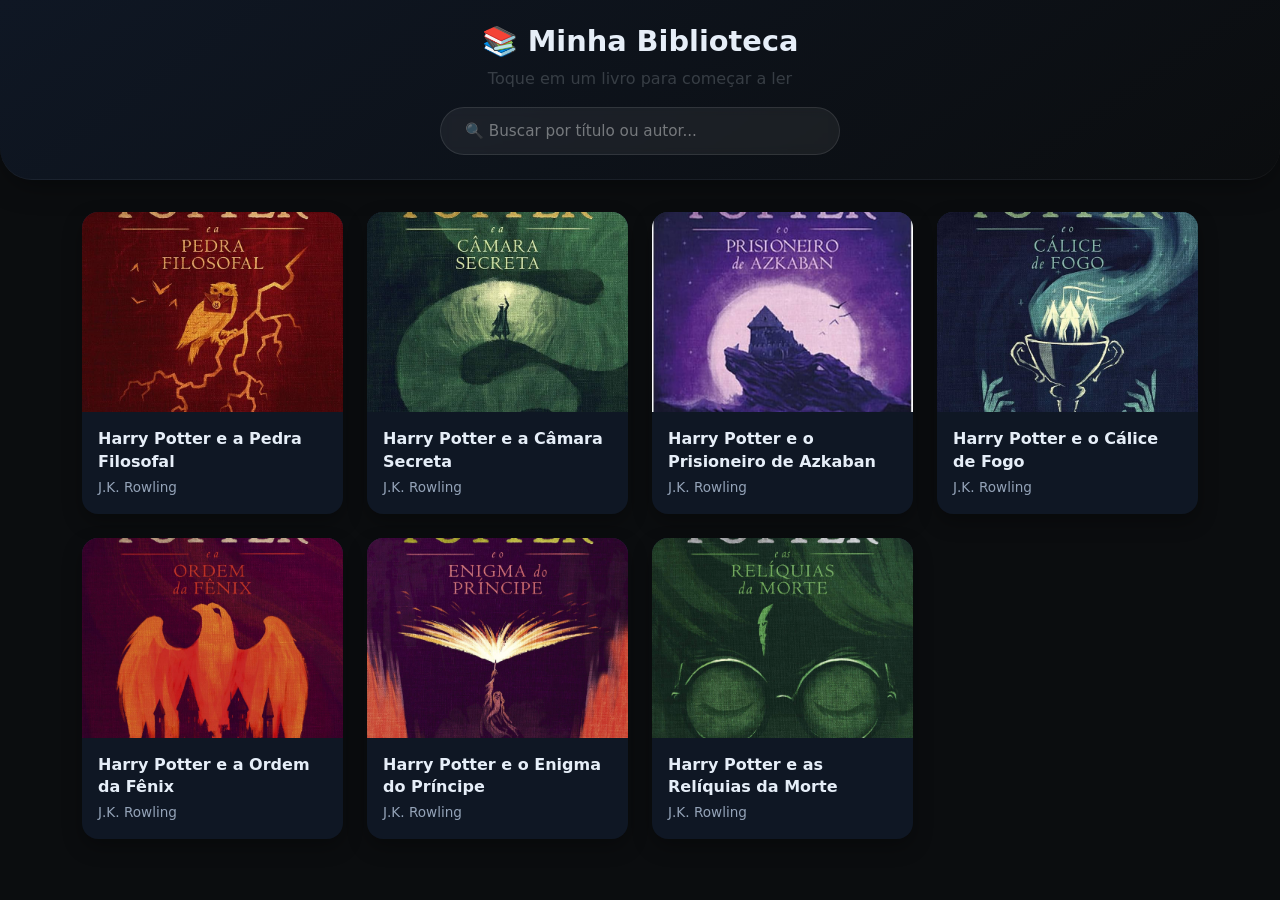
==== commit 20659322: "Alteracoes" ====
--- a/index.html
+++ b/index.html
@@ -2,50 +2,244 @@
 <html lang="pt-BR">
 <head>
   <meta charset="utf-8" />
-  <meta name="viewport" content="width=device-width,initial-scale=1" />
+  <meta name="viewport" content="width=device-width, initial-scale=1, viewport-fit=cover" />
   <title>Biblioteca — PDF</title>
+
+  <!-- PWA / iOS meta -->
+  <link rel="manifest" href="/manifest.json">
+  <meta name="theme-color" content="#071019">
+  <meta name="apple-mobile-web-app-capable" content="yes">
+  <meta name="apple-mobile-web-app-status-bar-style" content="black-translucent">
 
   <!-- Bootstrap CSS -->
   <link href="https://cdn.jsdelivr.net/npm/bootstrap@5.3.2/dist/css/bootstrap.min.css" rel="stylesheet">
 
   <style>
-    body { background:#0b0d0f; color:#e6eef8; font-family:Inter, system-ui, -apple-system, "Segoe UI", Roboto, Arial; }
-    .book-cover { height:190px; object-fit:cover; border-top-left-radius: .375rem; border-top-right-radius: .375rem; }
-    .card { background:#0f1724; border:0; color:inherit; }
-    /* Modal small-screen fullscreen tweak */
+    :root {
+      --bg-primary: #0b0d0f;
+      --bg-secondary: #0f1724;
+      --text-primary: #e6eef8;
+      --accent: #2b82ff;
+      --card-hover: #1a2536;
+    }
+
+    body {
+      background: var(--bg-primary);
+      color: var(--text-primary);
+      font-family: 'Inter', system-ui, -apple-system, 'Segoe UI', Roboto, Arial, sans-serif;
+      min-height: 100vh;
+      padding-bottom: 2rem;
+    }
+
+    /* Cabeçalho com gradiente */
+    .site-header {
+      background: linear-gradient(145deg, #0f1724 0%, #0b0d0f 100%);
+      border-bottom: 1px solid rgba(255,255,255,0.05);
+      padding: 1.5rem 0;
+      margin-bottom: 2rem;
+      border-radius: 0 0 2rem 2rem;
+      box-shadow: 0 10px 30px -10px rgba(0,0,0,0.5);
+    }
+
+    .site-header h1 {
+      font-weight: 600;
+      font-size: 1.8rem;
+      margin-bottom: 0.5rem;
+    }
+
+    .site-header p {
+      opacity: 0.7;
+      margin-bottom: 0;
+    }
+
+    /* Barra de pesquisa */
+    .search-box {
+      max-width: 400px;
+      margin: 1rem auto 0;
+    }
+
+    .search-box input {
+      background: rgba(255,255,255,0.06);
+      border: 1px solid rgba(255,255,255,0.1);
+      color: white;
+      border-radius: 40px;
+      padding: 0.75rem 1.5rem;
+      font-size: 0.95rem;
+      backdrop-filter: blur(5px);
+      transition: all 0.2s;
+    }
+
+    .search-box input:focus {
+      background: rgba(255,255,255,0.1);
+      border-color: var(--accent);
+      box-shadow: 0 0 0 3px rgba(43,130,255,0.2);
+      outline: none;
+    }
+
+    .search-box input::placeholder {
+      color: rgba(255,255,255,0.4);
+    }
+
+    /* Cards de livros */
+    .book-card {
+      cursor: pointer;
+      transition: transform 0.2s ease, box-shadow 0.2s ease;
+      background: var(--bg-secondary);
+      border: none;
+      border-radius: 16px;
+      overflow: hidden;
+      height: 100%;
+      box-shadow: 0 8px 20px rgba(0,0,0,0.3);
+    }
+
+    .book-card:hover {
+      transform: translateY(-6px);
+      box-shadow: 0 16px 30px rgba(0,0,0,0.5);
+      background: var(--card-hover);
+    }
+
+    .book-cover {
+      height: 200px;
+      object-fit: cover;
+      background: #1e293b;
+      display: flex;
+      align-items: center;
+      justify-content: center;
+      font-size: 2rem;
+      color: #94a3b8;
+    }
+
+    .book-body {
+      padding: 1rem;
+    }
+
+    .book-title {
+      font-weight: 600;
+      font-size: 1rem;
+      margin-bottom: 0.25rem;
+      line-height: 1.4;
+      display: -webkit-box;
+      -webkit-line-clamp: 2;
+      -webkit-box-orient: vertical;
+      overflow: hidden;
+    }
+
+    .book-author {
+      font-size: 0.85rem;
+      color: #94a3b8;
+    }
+
+    /* Loading spinner */
+    .spinner-wrapper {
+      display: flex;
+      justify-content: center;
+      padding: 4rem 0;
+    }
+
+    .spinner {
+      width: 40px;
+      height: 40px;
+      border: 3px solid rgba(255,255,255,0.1);
+      border-top-color: var(--accent);
+      border-radius: 50%;
+      animation: spin 0.8s linear infinite;
+    }
+
+    @keyframes spin { to { transform: rotate(360deg); } }
+
+    /* Modal do leitor */
+    #readerModal .modal-content {
+      background: #071019;
+      border: none;
+      border-radius: 20px 20px 0 0;
+    }
+
+    #readerModal .modal-header {
+      border-bottom: 1px solid rgba(255,255,255,0.1);
+      padding: 0.75rem 1rem;
+      background: rgba(7,16,25,0.95);
+      backdrop-filter: blur(10px);
+    }
+
+    #readerModal .modal-title {
+      font-weight: 600;
+      font-size: 1rem;
+    }
+
+    #readerClearBtn {
+      background: rgba(255,255,255,0.06);
+      border: 1px solid rgba(255,255,255,0.1);
+      color: white;
+      border-radius: 30px;
+      padding: 0.25rem 1rem;
+      font-size: 0.8rem;
+      transition: 0.2s;
+    }
+
+    #readerClearBtn:hover {
+      background: rgba(255,255,255,0.15);
+    }
+
+    #readerClearBtn:active {
+      transform: scale(0.95);
+    }
+
     @media (max-width: 576px) {
-      #readerModal .modal-content { height: 100vh; border-radius: 0; background: #071019; }
-      #readerModal .modal-body { padding:0; }
-      #readerIframe { height: calc(100vh - var(--reader-header-height, 56px)); }
+      #readerModal .modal-dialog {
+        margin: 0;
+        max-width: 100%;
+      }
+      #readerModal .modal-content {
+        border-radius: 0;
+        min-height: 100vh;
+      }
+      #readerIframe {
+        height: calc(100vh - 56px); /* 56px = altura do header */
+      }
     }
   </style>
 </head>
-<body class="p-3">
+<body>
+
+  <!-- Cabeçalho com busca -->
+  <div class="site-header">
+    <div class="container text-center">
+      <h1>📚 Minha Biblioteca</h1>
+      <p class="text-light-emphasis">Toque em um livro para começar a ler</p>
+      <div class="search-box">
+        <input type="text" id="searchInput" class="form-control" placeholder="🔍 Buscar por título ou autor...">
+      </div>
+    </div>
+  </div>
+
   <div class="container">
-    <h3 class="mb-3">Minha Biblioteca</h3>
-
-    <div id="emptyNotice" class="alert alert-warning d-none">Nenhum livro encontrado.</div>
-
-    <div class="row g-3" id="booksGrid"></div>
+    <!-- Área de loading -->
+    <div id="loadingWrapper" class="spinner-wrapper">
+      <div class="spinner"></div>
+    </div>
+
+    <!-- Mensagem quando não há livros -->
+    <div id="emptyNotice" class="alert alert-warning d-none text-center">Nenhum livro encontrado.</div>
+
+    <!-- Grid de livros -->
+    <div class="row g-4" id="booksGrid"></div>
   </div>
 
-  <!-- Modal: leitor -->
+  <!-- Modal do leitor -->
   <div class="modal fade" id="readerModal" tabindex="-1" aria-hidden="true">
     <div class="modal-dialog modal-dialog-centered modal-fullscreen-sm-down">
-      <div class="modal-content bg-dark text-light">
-        <div class="modal-header py-2 px-3" id="readerHeader" style="--reader-header-height:56px;">
-          <div>
-            <h6 class="modal-title mb-0" id="readerTitle">Livro</h6>
-            <small id="readerAuthor" class="text-muted">Autor</small>
+      <div class="modal-content">
+        <div class="modal-header" id="readerHeader">
+          <div class="text-truncate pe-2">
+            <h6 class="modal-title" id="readerTitle">Carregando...</h6>
+            <small id="readerAuthor" class="text-muted d-block text-truncate"></small>
           </div>
-          <div class="d-flex gap-2 align-items-center">
-            <button id="readerClearBtn" class="btn btn-sm btn-outline-light">Limpar progresso</button>
+          <div class="d-flex gap-2 align-items-center flex-shrink-0">
+            <button id="readerClearBtn" class="btn btn-sm" title="Limpar progresso deste livro">🗑️ Limpar</button>
             <button type="button" class="btn-close btn-close-white" data-bs-dismiss="modal" aria-label="Fechar"></button>
           </div>
         </div>
-
-        <div class="modal-body p-0" style="height:calc(100vh - 56px);">
-          <!-- iframe que carrega viewer.html -->
+        <div class="modal-body p-0">
           <iframe id="readerIframe" src="" style="width:100%; height:100%; border:0;" title="Leitor de PDF"></iframe>
         </div>
       </div>
@@ -55,118 +249,146 @@
   <!-- Bootstrap JS -->
   <script src="https://cdn.jsdelivr.net/npm/bootstrap@5.3.2/dist/js/bootstrap.bundle.min.js"></script>
 
-  <!-- script.js (carrega books.json e controla modal) -->
   <script>
-    // --- Início script.js ---
-    const grid = document.getElementById('booksGrid');
-    const emptyNotice = document.getElementById('emptyNotice');
-    const readerIframe = document.getElementById('readerIframe');
-    const readerTitle = document.getElementById('readerTitle');
-    const readerAuthor = document.getElementById('readerAuthor');
-    const readerClearBtn = document.getElementById('readerClearBtn');
-    let currentBookFile = null;
-
-    // carrega a lista
-    fetch('books.json', { cache: 'no-store' })
-      .then(res => {
-        if(!res.ok) throw new Error('HTTP ' + res.status);
-        return res.json();
-      })
-      .then(data => {
-        if(!Array.isArray(data) || data.length === 0){
+    (function() {
+      const grid = document.getElementById('booksGrid');
+      const emptyNotice = document.getElementById('emptyNotice');
+      const loadingWrapper = document.getElementById('loadingWrapper');
+      const readerIframe = document.getElementById('readerIframe');
+      const readerTitle = document.getElementById('readerTitle');
+      const readerAuthor = document.getElementById('readerAuthor');
+      const readerClearBtn = document.getElementById('readerClearBtn');
+      const searchInput = document.getElementById('searchInput');
+
+      let allBooks = [];
+      let currentBookFile = null;
+      let modalInstance = null;
+
+      // Carrega a lista de livros
+      fetch('books.json', { cache: 'no-store' })
+        .then(res => {
+          if (!res.ok) throw new Error(`HTTP ${res.status}`);
+          return res.json();
+        })
+        .then(data => {
+          loadingWrapper.style.display = 'none';
+          if (!Array.isArray(data) || data.length === 0) {
+            emptyNotice.classList.remove('d-none');
+            return;
+          }
+          allBooks = data;
+          renderBooks(allBooks);
+        })
+        .catch(err => {
+          console.error('Erro no books.json', err);
+          loadingWrapper.style.display = 'none';
+          emptyNotice.textContent = 'Erro ao carregar a lista. Verifique o console.';
+          emptyNotice.classList.remove('d-none');
+        });
+
+      // Renderiza os cards
+      function renderBooks(books) {
+        grid.innerHTML = '';
+        if (books.length === 0) {
           emptyNotice.classList.remove('d-none');
           return;
         }
-        renderBooks(data);
-      })
-      .catch(err => {
-        console.error('Erro carregando books.json', err);
-        emptyNotice.textContent = 'Erro carregando lista de livros. Verifique books.json (console para detalhes).';
-        emptyNotice.classList.remove('d-none');
+        emptyNotice.classList.add('d-none');
+
+        books.forEach(book => {
+          const col = document.createElement('div');
+          col.className = 'col-6 col-md-4 col-lg-3';
+
+          const cover = book.cover?.trim() ? book.cover : '';
+          const coverHtml = cover
+            ? `<img src="${cover}" alt="${escapeHtml(book.title)}" class="book-cover w-100" loading="lazy">`
+            : `<div class="book-cover w-100"><span>📄</span></div>`;
+
+          col.innerHTML = `
+            <div class="book-card">
+              ${coverHtml}
+              <div class="book-body">
+                <div class="book-title">${escapeHtml(book.title)}</div>
+                <div class="book-author">${escapeHtml(book.author || 'Autor desconhecido')}</div>
+              </div>
+            </div>
+          `;
+
+          col.addEventListener('click', () => openReader(book));
+          grid.appendChild(col);
+        });
+      }
+
+      // Filtro de busca
+      searchInput.addEventListener('input', (e) => {
+        const term = e.target.value.toLowerCase().trim();
+        if (!term) {
+          renderBooks(allBooks);
+          return;
+        }
+        const filtered = allBooks.filter(book =>
+          book.title.toLowerCase().includes(term) ||
+          (book.author && book.author.toLowerCase().includes(term))
+        );
+        renderBooks(filtered);
       });
 
-    function renderBooks(books){
-      grid.innerHTML = '';
-      books.forEach(book => {
-        const col = document.createElement('div');
-        col.className = 'col-6 col-md-3';
-
-        const cover = book.cover && book.cover.trim() ? book.cover : '';
-        const coverHtml = cover
-          ? `<img src="${cover}" alt="${escapeHtml(book.title)}" class="book-cover w-100">`
-          : `<div style="height:190px;background:#e6edf6;color:#0b0d0f;display:flex;align-items:center;justify-content:center;font-weight:600">PDF</div>`;
-
-        col.innerHTML = `
-          <div class="card h-100 shadow-sm">
-            ${coverHtml}
-            <div class="card-body">
-              <h6 class="mb-1" style="font-size:14px">${escapeHtml(book.title)}</h6>
-              <small class="text-muted">${escapeHtml(book.author || '')}</small>
-            </div>
-          </div>
-        `;
-
-        col.addEventListener('click', () => openReader(book));
-        grid.appendChild(col);
+      // Abre o leitor
+      function openReader(book) {
+        currentBookFile = book.file;
+        readerTitle.textContent = book.title || 'Livro';
+        readerAuthor.textContent = book.author || '';
+
+        const src = `viewer.html?file=${encodeURIComponent(book.file)}&title=${encodeURIComponent(book.title || '')}&minimalUI=1`;
+        readerIframe.src = src;
+
+        const modalEl = document.getElementById('readerModal');
+        modalInstance = new bootstrap.Modal(modalEl, { backdrop: 'static', keyboard: true });
+        modalInstance.show();
+
+        // Ao fechar, limpa iframe e remove listener único
+        modalEl.addEventListener('hidden.bs.modal', function onHidden() {
+          readerIframe.src = '';
+          document.getElementById('readerHeader').classList.remove('d-none');
+          modalEl.removeEventListener('hidden.bs.modal', onHidden);
+        }, { once: true });
+      }
+
+      // Limpa progresso
+      readerClearBtn.addEventListener('click', () => {
+        if (!currentBookFile) {
+          alert('Nenhum livro aberto.');
+          return;
+        }
+        const key = 'pdf-progress-' + currentBookFile;
+        localStorage.removeItem(key);
+        // Feedback visual no botão
+        readerClearBtn.textContent = '✔ Limpo!';
+        setTimeout(() => { readerClearBtn.textContent = '🗑️ Limpar'; }, 1500);
       });
-    }
-
-    function openReader(book){
-      currentBookFile = book.file;
-      readerTitle.textContent = book.title || decodeURIComponent(book.file || '');
-      readerAuthor.textContent = book.author || '';
-
-      // passa o file e o title para o viewer via query string (viewer utiliza pdf.js)
-      // adicionamos também um parâmetro minimalUI=1 para habilitar comportamentos mobile-friendly
-      const src = `viewer.html?file=${encodeURIComponent(book.file)}&title=${encodeURIComponent(book.title || '')}&minimalUI=1`;
-      readerIframe.src = src;
-
-      const modalEl = document.getElementById('readerModal');
-      const modal = new bootstrap.Modal(modalEl, { backdrop: 'static', keyboard: true });
-      modal.show();
-
-      // limpar iframe ao fechar para liberar memória
-      modalEl.addEventListener('hidden.bs.modal', function onHidden(){
-        readerIframe.src = '';
-        // garantir que o header volte a aparecer ao fechar
-        document.getElementById('readerHeader').classList.remove('d-none');
-        modalEl.removeEventListener('hidden.bs.modal', onHidden);
-      }, { once:true });
-    }
-
-    // botão para limpar progresso do livro atual
-    readerClearBtn.addEventListener('click', ()=>{
-      if(!currentBookFile) return alert('Nenhum livro aberto.');
-      const key = 'pdf-progress-' + currentBookFile;
-      localStorage.removeItem(key);
-      alert('Progresso limpo para este livro.');
-    });
-
-    // Escuta mensagens vindas do viewer (iframe) para esconder/mostrar o header/modal menu
-    window.addEventListener('message', (ev) => {
-      // opcional: checar origem se necessário
-      if(!ev.data || typeof ev.data !== 'object') return;
-      const data = ev.data;
-      // toggle UI
-      if(data.type === 'toggle_ui'){
+
+      // Recebe mensagens do viewer (esconder/mostrar cabeçalho)
+      window.addEventListener('message', (ev) => {
+        if (!ev.data || typeof ev.data !== 'object') return;
+        const data = ev.data;
         const header = document.getElementById('readerHeader');
-        if(data.hidden) header.classList.add('d-none');
-        else header.classList.remove('d-none');
-      }
-      // também suportamos mensagens explicitas
-      if(data.type === 'ui_hidden'){
-        document.getElementById('readerHeader').classList.add('d-none');
-      } else if(data.type === 'ui_shown'){
-        document.getElementById('readerHeader').classList.remove('d-none');
-      }
-    });
-
-    // ajuda simples para escapar texto inserido no HTML
-    function escapeHtml(s){
-      if(!s) return '';
-      return String(s).replaceAll('&','&amp;').replaceAll('<','&lt;').replaceAll('>','&gt;').replaceAll('"','&quot;');
-    }
-    // --- Fim script.js ---
+        if (data.type === 'toggle_ui' || data.type === 'ui_hidden') {
+          header.classList.add('d-none');
+        } else if (data.type === 'ui_shown') {
+          header.classList.remove('d-none');
+        }
+      });
+
+      // Função auxiliar para escapar HTML
+      function escapeHtml(s) {
+        if (!s) return '';
+        return String(s)
+          .replace(/&/g, '&amp;')
+          .replace(/</g, '&lt;')
+          .replace(/>/g, '&gt;')
+          .replace(/"/g, '&quot;');
+      }
+    })();
   </script>
 </body>
 </html>
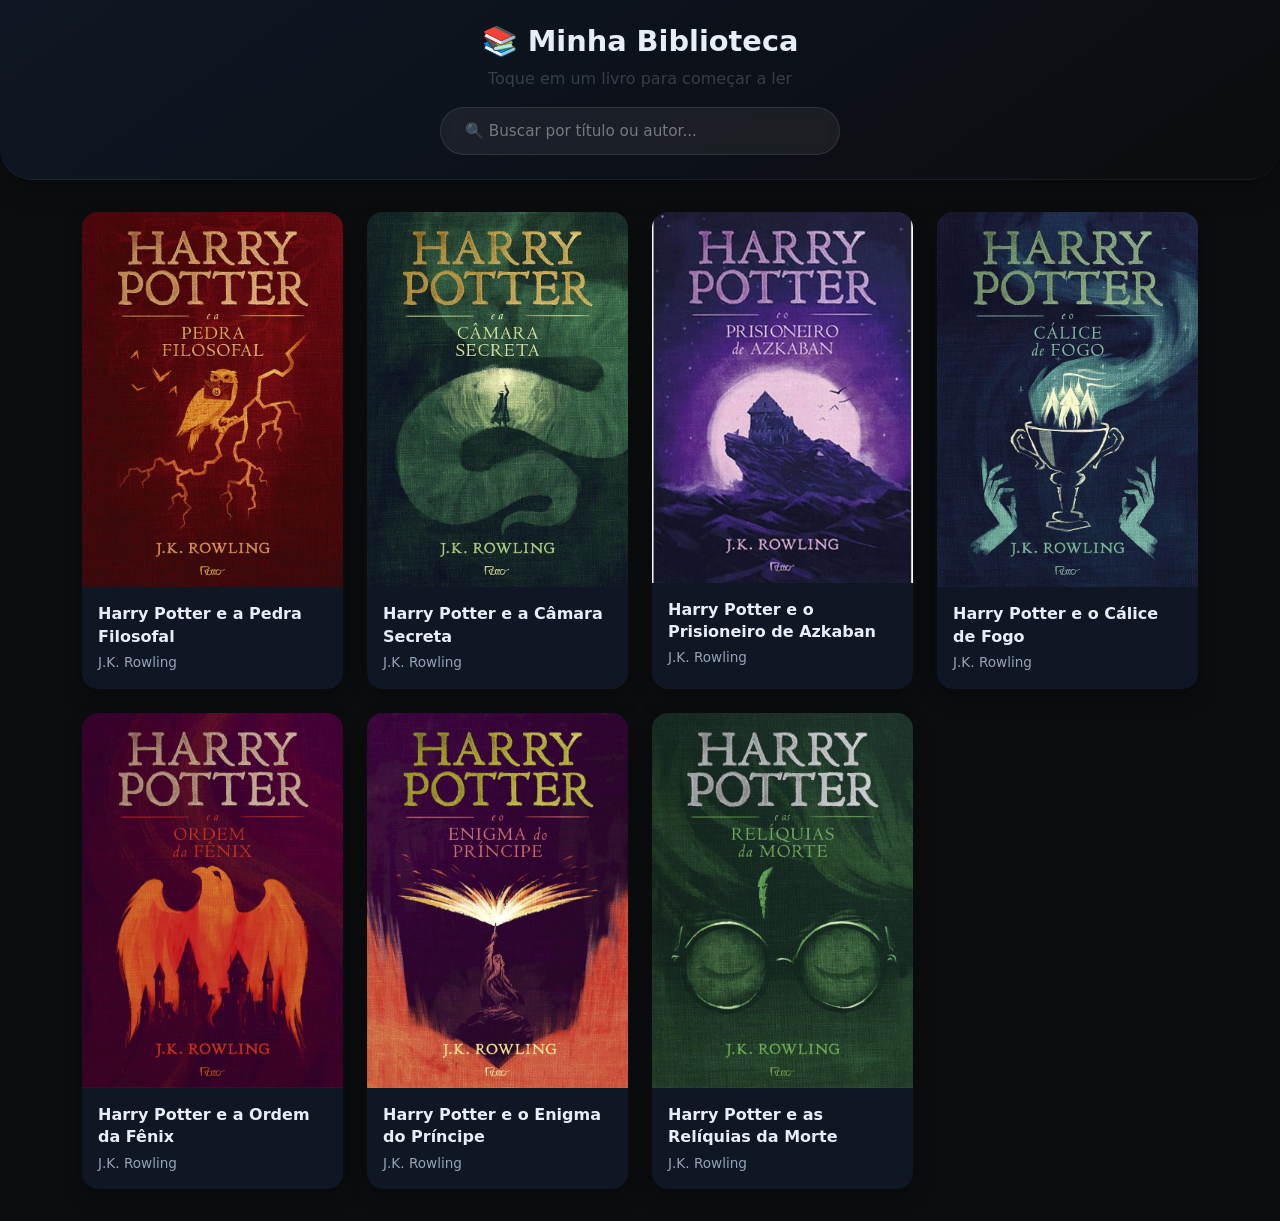
==== commit abd8738c: "Alteracoes" ====
--- a/index.html
+++ b/index.html
@@ -99,7 +99,6 @@
     }
 
     .book-cover {
-      height: 200px;
       object-fit: cover;
       background: #1e293b;
       display: flex;
@@ -147,20 +146,28 @@
 
     @keyframes spin { to { transform: rotate(360deg); } }
 
-    /* Modal do leitor */
+    /* Modal do leitor - melhorias para desktop */
+    #readerModal .modal-dialog {
+      max-width: 95vw;
+      margin: 1.75rem auto;
+    }
     #readerModal .modal-content {
+      height: 90vh;
       background: #071019;
-      border: none;
-      border-radius: 20px 20px 0 0;
-    }
-
+      border: 1px solid rgba(255,255,255,0.1);
+      border-radius: 24px;
+      overflow: hidden;
+    }
+    #readerModal .modal-body {
+      height: calc(90vh - 60px);
+      padding: 0;
+    }
     #readerModal .modal-header {
       border-bottom: 1px solid rgba(255,255,255,0.1);
       padding: 0.75rem 1rem;
       background: rgba(7,16,25,0.95);
       backdrop-filter: blur(10px);
     }
-
     #readerModal .modal-title {
       font-weight: 600;
       font-size: 1rem;
@@ -184,17 +191,17 @@
       transform: scale(0.95);
     }
 
-    @media (max-width: 576px) {
+    @media (max-width: 768px) {
       #readerModal .modal-dialog {
+        max-width: 100%;
         margin: 0;
-        max-width: 100%;
       }
       #readerModal .modal-content {
+        height: 100vh;
         border-radius: 0;
-        min-height: 100vh;
-      }
-      #readerIframe {
-        height: calc(100vh - 56px); /* 56px = altura do header */
+      }
+      #readerModal .modal-body {
+        height: calc(100vh - 56px);
       }
     }
   </style>
@@ -227,7 +234,7 @@
 
   <!-- Modal do leitor -->
   <div class="modal fade" id="readerModal" tabindex="-1" aria-hidden="true">
-    <div class="modal-dialog modal-dialog-centered modal-fullscreen-sm-down">
+    <div class="modal-dialog modal-dialog-centered">
       <div class="modal-content">
         <div class="modal-header" id="readerHeader">
           <div class="text-truncate pe-2">
@@ -367,7 +374,7 @@
         setTimeout(() => { readerClearBtn.textContent = '🗑️ Limpar'; }, 1500);
       });
 
-      // Recebe mensagens do viewer (esconder/mostrar cabeçalho)
+      // Recebe mensagens do viewer (esconder/mostrar cabeçalho e fechar)
       window.addEventListener('message', (ev) => {
         if (!ev.data || typeof ev.data !== 'object') return;
         const data = ev.data;
@@ -376,6 +383,11 @@
           header.classList.add('d-none');
         } else if (data.type === 'ui_shown') {
           header.classList.remove('d-none');
+        } else if (data.type === 'close_reader') {
+          // Fecha o modal se estiver aberto
+          const modalEl = document.getElementById('readerModal');
+          const modalInstance = bootstrap.Modal.getInstance(modalEl);
+          if (modalInstance) modalInstance.hide();
         }
       });
 
